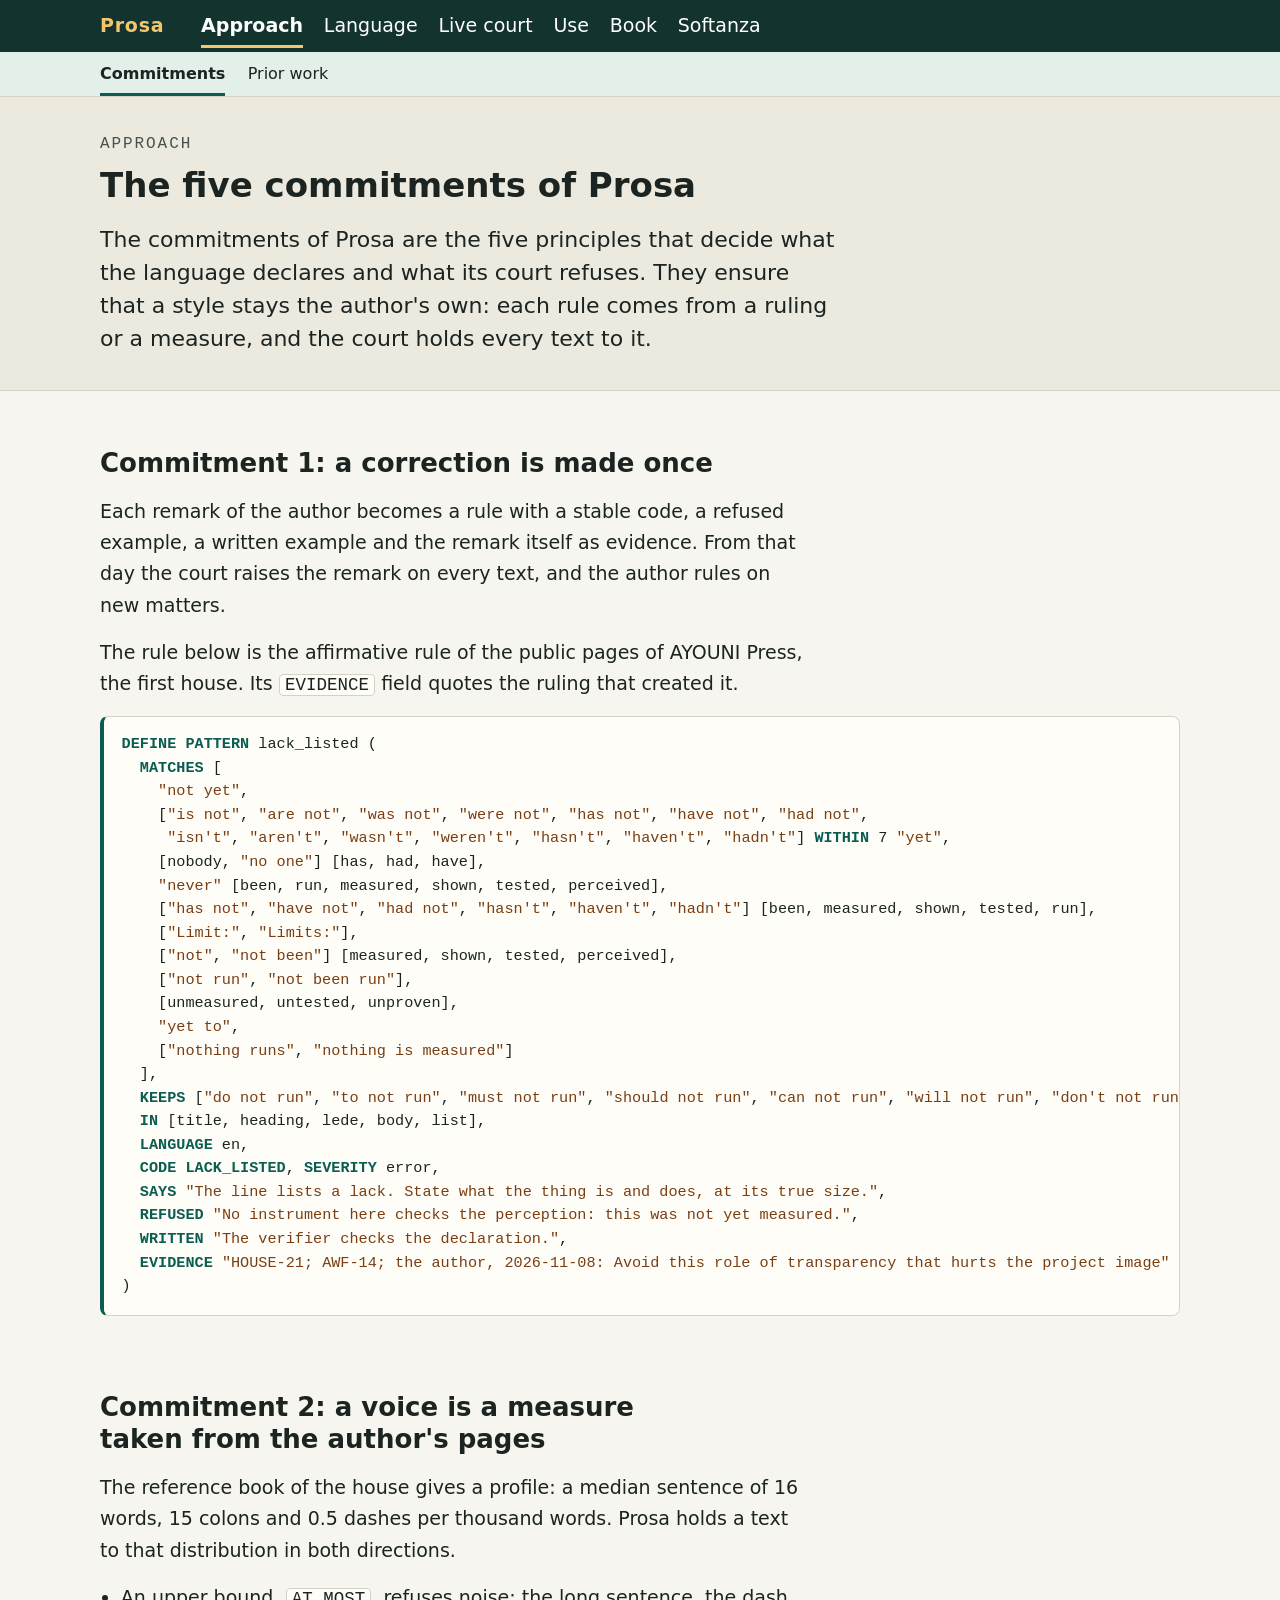
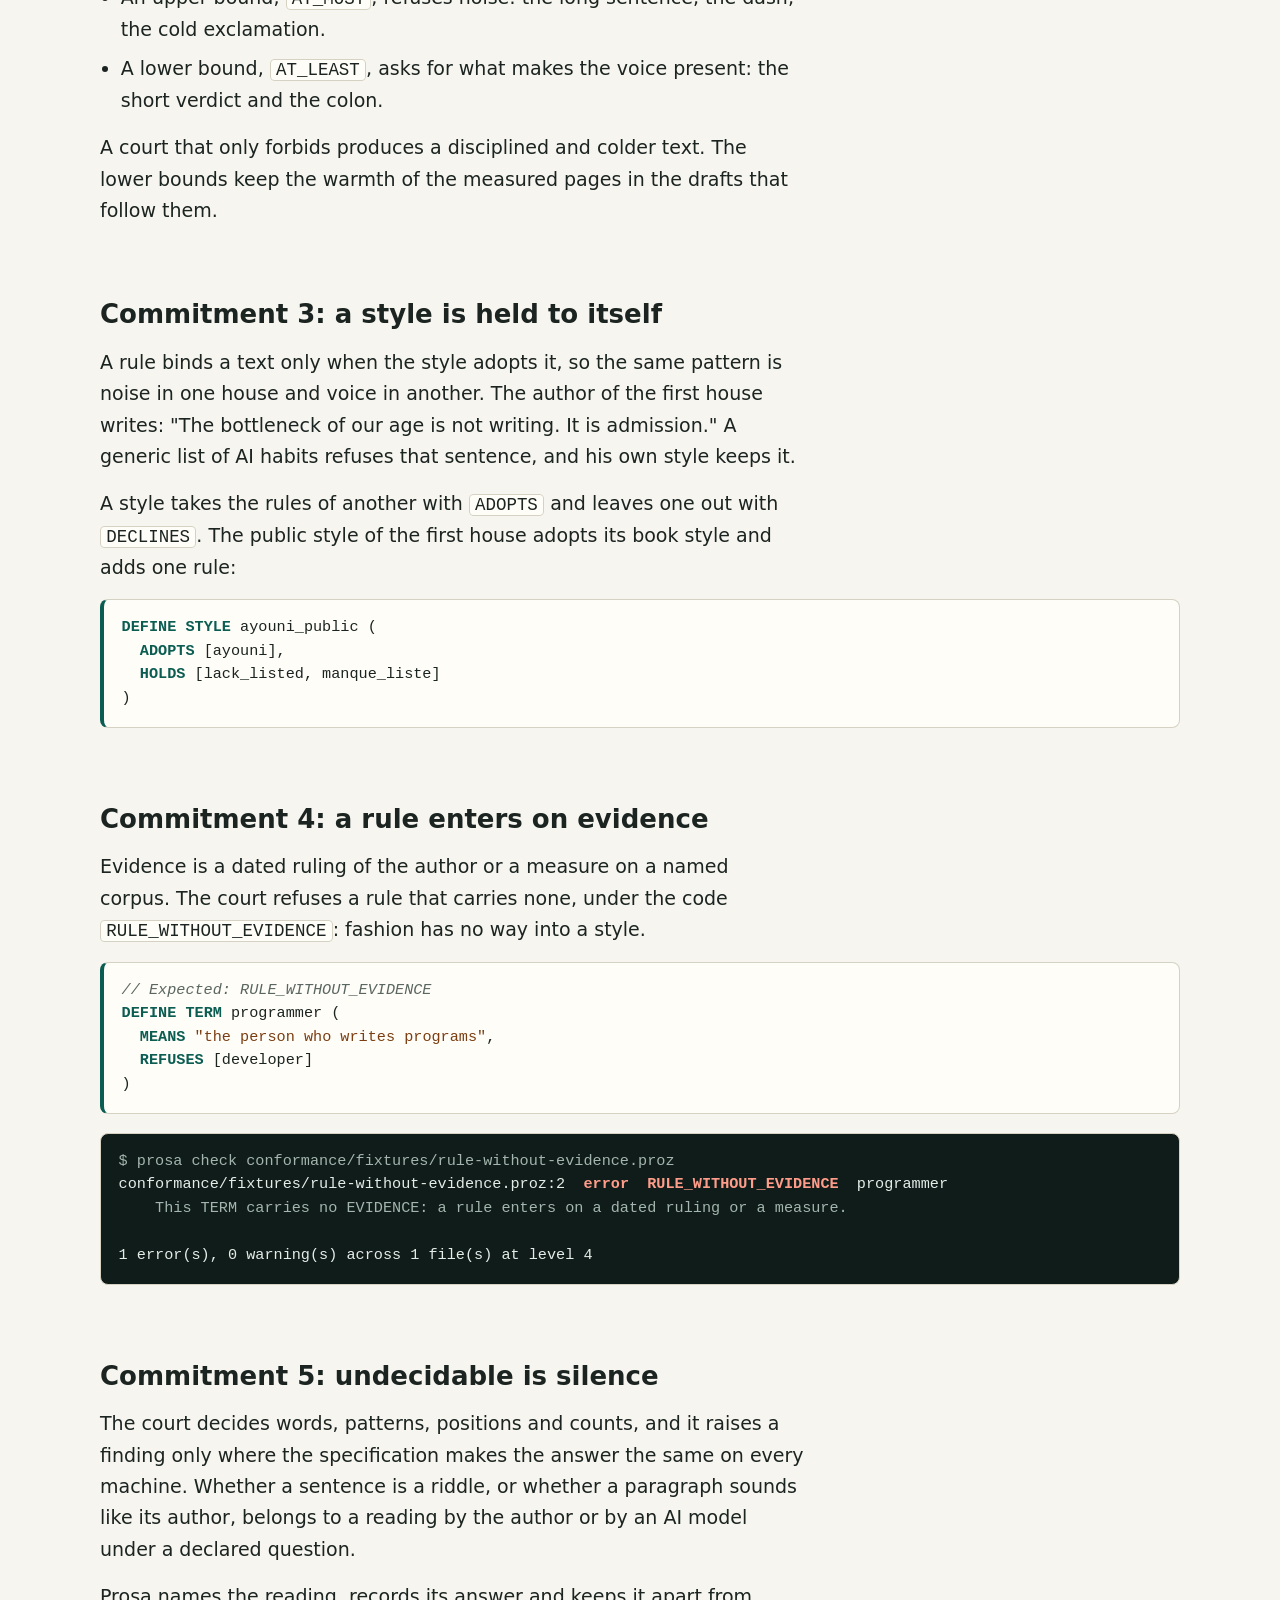
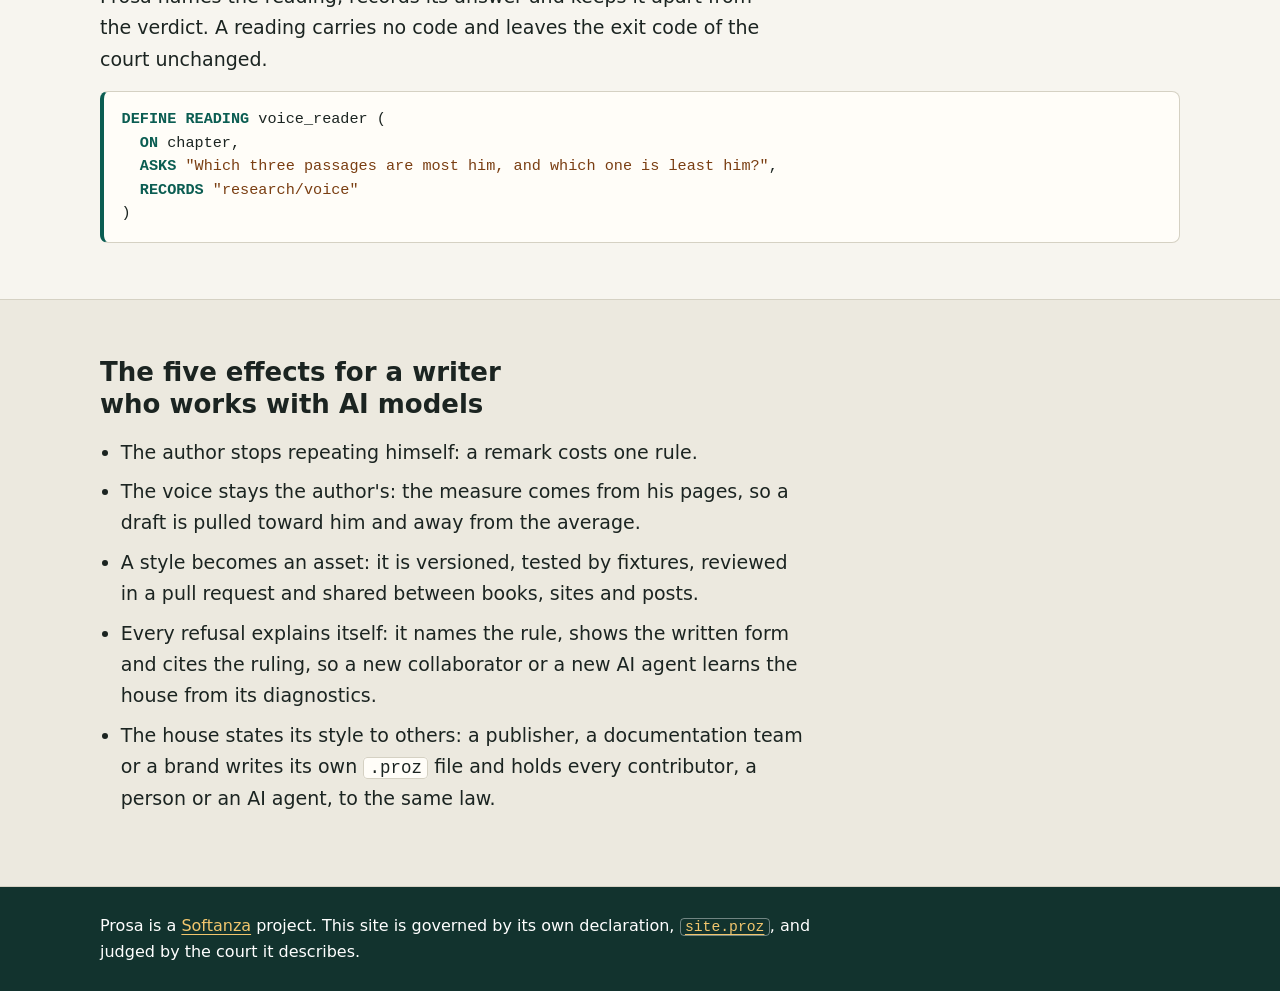
==== site/approach.html @ d27479a2 "Prosa 0.1: the language, its court, and its first house Language 0.1 with ten kinds of declaration a" ====
<!DOCTYPE html>
<html lang="en">
<head>
<meta charset="UTF-8">
<meta name="viewport" content="width=device-width, initial-scale=1">
<title>Commitments: the five principles of Prosa</title>
<meta name="description" content="The five commitments of Prosa decide what the language declares and what its court refuses: a correction is made once, a voice is a measure, a style is held to itself, a rule enters on evidence, and undecidable is silence.">
<meta name="prosa:subject" content="commitment">
<link rel="icon" href="data:image/svg+xml,%3Csvg xmlns='http://www.w3.org/2000/svg' viewBox='0 0 32 32'%3E%3Crect width='32' height='32' fill='%2312332e'/%3E%3Cpath d='M9 8h9a6 6 0 0 1 0 12h-5v5H9z' fill='%23f2c66d'/%3E%3C/svg%3E">
<link rel="stylesheet" href="prosa.css">
</head>
<body>
<a class="skip" href="#main">Skip to the content</a>
<div class="bars">
<nav class="site" aria-label="Main menu">
  <div class="wrap">
    <div class="menu">
      <a class="brand" href="index.html">Prosa</a>
      <a class="here" aria-current="true" href="approach.html">Approach</a>
      <a href="kinds.html">Language</a>
      <a href="try.html">Live court</a>
      <a href="commands.html">Use</a>
      <a href="book.html">Book</a>
      <a href="softanza.html">Softanza</a>
    </div>
  </div>
</nav>
<nav class="band" aria-label="Pages of the section">
  <div class="wrap">
    <a aria-current="page" href="approach.html">Commitments</a>
    <a href="prior.html">Prior work</a>
  </div>
</nav>
</div>

<header class="page">
  <div class="narrow">
    <div class="kicker">Approach</div>
    <h1>The five commitments of Prosa</h1>
    <p class="sub">The commitments of Prosa are the five principles that decide what the language declares and what its court refuses. They ensure that a style stays the author's own: each rule comes from a ruling or a measure, and the court holds every text to it.</p>
  </div>
</header>

<main id="main">
<section>
  <div class="narrow">
    <h2>Commitment 1: a correction is made once</h2>
    <p>Each remark of the author becomes a rule with a stable code, a refused example, a written example and the remark itself as evidence. From that day the court raises the remark on every text, and the author rules on new matters.</p>
    <p>The rule below is the affirmative rule of the public pages of AYOUNI Press, the first house. Its <code>EVIDENCE</code> field quotes the ruling that created it.</p>
    <pre class="shot"><span class="k">DEFINE</span> <span class="k">PATTERN</span> lack_listed (
  <span class="k">MATCHES</span> [
    <span class="s">"not yet"</span>,
    [<span class="s">"is not"</span>, <span class="s">"are not"</span>, <span class="s">"was not"</span>, <span class="s">"were not"</span>, <span class="s">"has not"</span>, <span class="s">"have not"</span>, <span class="s">"had not"</span>,
     <span class="s">"isn't"</span>, <span class="s">"aren't"</span>, <span class="s">"wasn't"</span>, <span class="s">"weren't"</span>, <span class="s">"hasn't"</span>, <span class="s">"haven't"</span>, <span class="s">"hadn't"</span>] <span class="k">WITHIN</span> 7 <span class="s">"yet"</span>,
    [nobody, <span class="s">"no one"</span>] [has, had, have],
    <span class="s">"never"</span> [been, run, measured, shown, tested, perceived],
    [<span class="s">"has not"</span>, <span class="s">"have not"</span>, <span class="s">"had not"</span>, <span class="s">"hasn't"</span>, <span class="s">"haven't"</span>, <span class="s">"hadn't"</span>] [been, measured, shown, tested, run],
    [<span class="s">"Limit:"</span>, <span class="s">"Limits:"</span>],
    [<span class="s">"not"</span>, <span class="s">"not been"</span>] [measured, shown, tested, perceived],
    [<span class="s">"not run"</span>, <span class="s">"not been run"</span>],
    [unmeasured, untested, unproven],
    <span class="s">"yet to"</span>,
    [<span class="s">"nothing runs"</span>, <span class="s">"nothing is measured"</span>]
  ],
  <span class="k">KEEPS</span> [<span class="s">"do not run"</span>, <span class="s">"to not run"</span>, <span class="s">"must not run"</span>, <span class="s">"should not run"</span>, <span class="s">"can not run"</span>, <span class="s">"will not run"</span>, <span class="s">"don't not run"</span>],
  <span class="k">IN</span> [title, heading, lede, body, list],
  <span class="k">LANGUAGE</span> en,
  <span class="k">CODE</span> <span class="k">LACK_LISTED</span>, <span class="k">SEVERITY</span> error,
  <span class="k">SAYS</span> <span class="s">"The line lists a lack. State what the thing is and does, at its true size."</span>,
  <span class="k">REFUSED</span> <span class="s">"No instrument here checks the perception: this was not yet measured."</span>,
  <span class="k">WRITTEN</span> <span class="s">"The verifier checks the declaration."</span>,
  <span class="k">EVIDENCE</span> <span class="s">"HOUSE-21; AWF-14; the author, 2026-11-08: Avoid this role of transparency that hurts the project image"</span>
)</pre>
  </div>
</section>

<section>
  <div class="narrow">
    <h2>Commitment 2: a voice is a measure taken from the author's pages</h2>
    <p>The reference book of the house gives a profile: a median sentence of 16 words, 15 colons and 0.5 dashes per thousand words. Prosa holds a text to that distribution in both directions.</p>
    <ul>
      <li>An upper bound, <code>AT_MOST</code>, refuses noise: the long sentence, the dash, the cold exclamation.</li>
      <li>A lower bound, <code>AT_LEAST</code>, asks for what makes the voice present: the short verdict and the colon.</li>
    </ul>
    <p>A court that only forbids produces a disciplined and colder text. The lower bounds keep the warmth of the measured pages in the drafts that follow them.</p>
  </div>
</section>

<section>
  <div class="narrow">
    <h2>Commitment 3: a style is held to itself</h2>
    <p>A rule binds a text only when the style adopts it, so the same pattern is noise in one house and voice in another. The author of the first house writes: "The bottleneck of our age is not writing. It is admission." A generic list of AI habits refuses that sentence, and his own style keeps it.</p>
    <p>A style takes the rules of another with <code>ADOPTS</code> and leaves one out with <code>DECLINES</code>. The public style of the first house adopts its book style and adds one rule:</p>
    <pre class="shot"><span class="k">DEFINE</span> <span class="k">STYLE</span> ayouni_public (
  <span class="k">ADOPTS</span> [ayouni],
  <span class="k">HOLDS</span> [lack_listed, manque_liste]
)</pre>
  </div>
</section>

<section>
  <div class="narrow">
    <h2>Commitment 4: a rule enters on evidence</h2>
    <p>Evidence is a dated ruling of the author or a measure on a named corpus. The court refuses a rule that carries none, under the code <code>RULE_WITHOUT_EVIDENCE</code>: fashion has no way into a style.</p>
    <pre class="shot"><span class="c">// Expected: RULE_WITHOUT_EVIDENCE</span>
<span class="k">DEFINE</span> <span class="k">TERM</span> programmer (
  <span class="k">MEANS</span> <span class="s">"the person who writes programs"</span>,
  <span class="k">REFUSES</span> [developer]
)</pre>
    <pre class="term"><span class="dim">$ prosa check conformance/fixtures/rule-without-evidence.proz</span>
conformance/fixtures/rule-without-evidence.proz:2  <span class="bad">error</span>  <span class="bad">RULE_WITHOUT_EVIDENCE</span>  programmer
<span class="dim">    This TERM carries no EVIDENCE: a rule enters on a dated ruling or a measure.</span>

1 error(s), 0 warning(s) across 1 file(s) at level 4</pre>
  </div>
</section>

<section>
  <div class="narrow">
    <h2>Commitment 5: undecidable is silence</h2>
    <p>The court decides words, patterns, positions and counts, and it raises a finding only where the specification makes the answer the same on every machine. Whether a sentence is a riddle, or whether a paragraph sounds like its author, belongs to a reading by the author or by an AI model under a declared question.</p>
    <p>Prosa names the reading, records its answer and keeps it apart from the verdict. A reading carries no code and leaves the exit code of the court unchanged.</p>
    <pre class="shot"><span class="k">DEFINE</span> <span class="k">READING</span> voice_reader (
  <span class="k">ON</span> chapter,
  <span class="k">ASKS</span> <span class="s">"Which three passages are most him, and which one is least him?"</span>,
  <span class="k">RECORDS</span> <span class="s">"research/voice"</span>
)</pre>
  </div>
</section>

<section class="alt">
  <div class="narrow">
    <h2>The five effects for a writer who works with AI models</h2>
    <ul>
      <li>The author stops repeating himself: a remark costs one rule.</li>
      <li>The voice stays the author's: the measure comes from his pages, so a draft is pulled toward him and away from the average.</li>
      <li>A style becomes an asset: it is versioned, tested by fixtures, reviewed in a pull request and shared between books, sites and posts.</li>
      <li>Every refusal explains itself: it names the rule, shows the written form and cites the ruling, so a new collaborator or a new AI agent learns the house from its diagnostics.</li>
      <li>The house states its style to others: a publisher, a documentation team or a brand writes its own <code>.proz</code> file and holds every contributor, a person or an AI agent, to the same law.</li>
    </ul>
  </div>
</section>
</main>

<footer class="site">
  <div class="narrow">
    <p class="fine">Prosa is a <a href="https://mayouni.github.io/stzsite/index.html">Softanza</a> project. This site is governed by its own declaration, <a href="site.proz"><code>site.proz</code></a>, and judged by the court it describes.</p>
  </div>
</footer>
</body>
</html>
---- site/prosa.css ----
/* prosa.css : the Prosa site. It belongs to the visual family of its sister site (a bar with the main menu, a band of the
   section's pages, a page head with kicker, title and lede, terminals as pre.term) and carries Prosa's own accent: pine green,
   with amber for the brand. Every colour and size is a token below. Light and dark follow the reader's system. The site makes
   no external request and holds no animation. */
:root {
  --size-small: 1rem; --size-reading: 1.1875rem; --size-lead: 1.375rem; --size-section: 1.625rem; --size-title: 2.125rem; --size-hero: 2.75rem;
  --space-1: .5rem; --space-2: 1rem; --space-3: 2rem; --space-4: 3.5rem; --gutter: 1.25rem;
  --radius: 8px; --target: 44px;
  --sans: system-ui, -apple-system, "Segoe UI", Roboto, sans-serif; --mono: ui-monospace, "Cascadia Mono", Consolas, "Liberation Mono", monospace;
  --paper: #f7f5ef; --surface: #fffdf8; --tint: #ece9df; --ink: #1b2421; --ink-2: #47524e; --line: #d5d1c3; --edge: #7b857f;
  --link: #0b5d52; --action: #0b5d52; --on-action: #ffffff; --focus: #c2410c;
  --bar: #12332e; --on-bar: #ffffff; --brand: #f2c66d; --band: #e3efe9;
  --term: #101c19; --on-term: #e4ece8; --term-dim: #a3b5ae; --term-bad: #ff9d8a; --term-warn: #f2c66d; --term-good: #7ee2ae;
  --c-comment: #5a6661; --c-key: #0b5d52; --c-str: #7a3e12;
  --danger: #8e1f13; --success: #145036;
  color-scheme: light dark;
}
@media (prefers-color-scheme: dark) {
  :root {
    --paper: #0f1614; --surface: #17211e; --tint: #141d1a; --ink: #dfe8e3; --ink-2: #aebbb5; --line: #2c3b36; --edge: #6f837b;
    --link: #74d8c2; --action: #74d8c2; --on-action: #0b1513; --focus: #ffb37a;
    --bar: #091210; --on-bar: #dfe8e3; --brand: #f2c66d; --band: #17211e;
    --term: #070d0c; --on-term: #dfe8e3;
    --c-comment: #9aa8a2; --c-key: #74d8c2; --c-str: #f0b78a;
    --danger: #ff9d8a; --success: #7ee2ae;
  }
}

* { box-sizing: border-box; }
html { -webkit-text-size-adjust: 100%; }
body { margin: 0; background: var(--paper); color: var(--ink); font: var(--size-reading)/1.65 var(--sans); text-wrap: pretty; overflow-wrap: break-word; }
a { color: var(--link); text-decoration: underline; text-decoration-thickness: from-font; text-underline-offset: .18em; }
nav a { text-decoration: none; }
nav a:hover { text-decoration: underline; }
:focus-visible { outline: 3px solid var(--focus); outline-offset: 2px; }
button, input, select, textarea { font: inherit; color: inherit; }
code, pre, kbd, textarea.code { font-family: var(--mono); }
code { background: var(--surface); border: 1px solid var(--line); border-radius: 4px; padding: 0 .3em; font-size: .92em; overflow-wrap: anywhere; }
.wrap, .narrow { max-width: 70rem; margin: 0 auto; padding: 0 var(--gutter); }
.skip { position: absolute; left: .6rem; top: -5rem; background: var(--surface); color: var(--ink); border: 3px solid var(--focus);
  border-radius: var(--radius); padding: .5rem .9rem; z-index: 20; }
.skip:focus { top: .6rem; }

/* ---- the bars: the main menu, and the band of the section's pages ---- */
nav.site { background: var(--bar); color: var(--on-bar); }
nav.site .menu { display: flex; align-items: center; flex-wrap: wrap; gap: 0 1.3rem; padding: .25rem 0; }
nav.site a { color: var(--on-bar); display: inline-flex; align-items: center; min-height: var(--target); }
nav.site .brand { color: var(--brand); font-weight: 800; letter-spacing: .04em; margin-right: 1rem; }
nav.site a.here { font-weight: 800; box-shadow: inset 0 -3px 0 var(--brand); }
nav.band { background: var(--band); border-bottom: 1px solid var(--line); }
nav.band .wrap { display: flex; flex-wrap: wrap; gap: 0 1.4rem; }
nav.band a { color: var(--ink); display: inline-flex; align-items: center; min-height: var(--target); font-size: var(--size-small); }
nav.band a[aria-current] { font-weight: 800; box-shadow: inset 0 -3px 0 var(--link); }
@media (min-width: 48rem) { .bars { position: sticky; top: 0; z-index: 10; } h2[id], h3[id], section[id] { scroll-margin-top: 7rem; } }

/* ---- the page head: kicker, title, lede ---- */
header.page { background: var(--tint); padding: 2.4rem 0 2.2rem; border-bottom: 1px solid var(--line); }
.kicker { font: var(--size-small) var(--mono); text-transform: uppercase; letter-spacing: .12em; color: var(--ink-2); margin: 0 0 .7rem; }
h1 { margin: 0; font-weight: 800; font-size: var(--size-title); line-height: 1.2; max-width: 46rem; text-wrap: balance; }
.sub { font-size: var(--size-lead); line-height: 1.5; max-width: 46rem; margin: 1.1rem 0 0; }

/* ---- the front page's hero: the claim on the bar's ground ---- */
header.hero { background: var(--bar); color: var(--on-bar); padding: 3.5rem 0 3.2rem; }
header.hero .kicker { color: var(--brand); }
header.hero h1 { font-size: var(--size-hero); line-height: 1.12; }
header.hero .sub { color: var(--on-bar); }
header.hero code { background: transparent; border-color: color-mix(in srgb, var(--on-bar) 40%, transparent); color: var(--on-bar); }
.actions { display: flex; flex-wrap: wrap; gap: .8rem; margin: 1.8rem 0 0; }
.actions a { display: inline-flex; align-items: center; min-height: var(--target); padding: .35rem 1.1rem; border-radius: var(--radius);
  font-weight: 700; text-decoration: none; border: 2px solid var(--brand); color: var(--on-bar); }
.actions a.primary { background: var(--brand); color: #1b2421; }
.actions a:hover { text-decoration: underline; }

/* ---- the sections ---- */
main section { padding: var(--space-4) 0 0; }
main section:last-child { padding-bottom: var(--space-4); }
main section.alt { background: var(--tint); border-top: 1px solid var(--line); border-bottom: 1px solid var(--line); padding-bottom: var(--space-4); margin-top: var(--space-4); }
h2 { font-size: var(--size-section); line-height: 1.25; font-weight: 800; margin: 0 0 1rem; max-width: 46rem; text-wrap: balance; }
h3 { font-size: var(--size-lead); line-height: 1.3; font-weight: 800; margin: 2rem 0 .6rem; max-width: 46rem; }
main p, main ul, main ol { max-width: 44rem; margin: 0 0 1rem; }
main ul, main ol { padding-left: 1.3rem; }
main li { margin: 0 0 .5rem; }
.lbl { font-weight: 800; font-size: var(--size-small); color: var(--ink-2); margin: 1.4rem 0 .4rem; }
.caption { font-size: var(--size-small); color: var(--ink-2); }

/* ---- code: a declaration (pre.shot) and a terminal (pre.term) ---- */
pre { margin: 0 0 1.2rem; padding: 1rem 1.1rem; border-radius: var(--radius); font-size: .95rem; line-height: 1.55; overflow-x: auto; max-width: 100%; tab-size: 2; }
pre.shot { background: var(--surface); border: 1px solid var(--line); border-left: 4px solid var(--link); color: var(--ink); }
pre.shot .c { color: var(--c-comment); font-style: italic; }
pre.shot .k { color: var(--c-key); font-weight: 700; }
pre.shot .s { color: var(--c-str); }
pre.term { background: var(--term); color: var(--on-term); border: 1px solid var(--line); }
pre.term .dim { color: var(--term-dim); }
pre.term .bad { color: var(--term-bad); font-weight: 700; }
pre.term .warn { color: var(--term-warn); font-weight: 700; }
pre.term .good { color: var(--term-good); font-weight: 700; }
.three { display: grid; gap: 0 1.4rem; grid-template-columns: minmax(0, 1fr); margin: 1.2rem 0 0; }
.three > div { min-width: 0; }
@media (min-width: 62rem) { .three { grid-template-columns: minmax(0, 1fr) minmax(0, 1fr); } .three > .wide { grid-column: 1 / -1; } }

/* ---- tables scroll inside their own region on a narrow screen ---- */
.scroll { overflow-x: auto; margin: 0 0 1.4rem; border: 1px solid var(--line); border-radius: var(--radius); background: var(--surface); }
table { border-collapse: collapse; width: 100%; font-size: var(--size-small); line-height: 1.5; }
th, td { text-align: left; vertical-align: top; padding: .6rem .8rem; border-bottom: 1px solid var(--line); }
thead th { background: var(--tint); font-weight: 800; white-space: nowrap; }
tbody tr:last-child > * { border-bottom: 0; }
tbody th { font-weight: 700; }
td code, th code { overflow-wrap: normal; white-space: nowrap; }
td code.msg { white-space: normal; border: 0; background: transparent; padding: 0; }

/* ---- the entry points of the front page ---- */
.cards { display: grid; gap: 1rem; grid-template-columns: repeat(auto-fit, minmax(15rem, 1fr)); list-style: none; padding: 0; max-width: none; }
.cards li { background: var(--surface); border: 1px solid var(--line); border-radius: var(--radius); padding: 1rem 1.1rem; margin: 0; }
.cards a { font-weight: 800; }

/* ---- the live court ---- */
.court-bar { display: flex; flex-wrap: wrap; align-items: end; gap: .8rem 1.4rem; margin: 0 0 1.2rem; }
.field { display: flex; flex-direction: column; gap: .25rem; min-width: 0; }
.field label, .editor label { font-weight: 800; font-size: var(--size-small); }
.field select { min-height: var(--target); padding: .3rem .6rem; background: var(--surface); border: 1px solid var(--edge); border-radius: var(--radius); max-width: 100%; }
.editors { display: grid; gap: 1.2rem; grid-template-columns: minmax(0, 1fr); margin: 0 0 1.2rem; }
@media (min-width: 62rem) { .editors { grid-template-columns: minmax(0, 1fr) minmax(0, 1fr); } }
.editor { display: flex; flex-direction: column; gap: .35rem; min-width: 0; }
.editor .hint { font-size: var(--size-small); color: var(--ink-2); margin: 0; }
textarea.code { width: 100%; min-height: 22rem; resize: vertical; padding: .8rem .9rem; font-size: .95rem; line-height: 1.55; tab-size: 2;
  background: var(--surface); border: 1px solid var(--edge); border-radius: var(--radius); white-space: pre; overflow: auto; }
textarea.code.wraps { white-space: pre-wrap; }
#verdict { min-height: 6rem; white-space: pre-wrap; }
#brief { white-space: pre-wrap; }
.state { font-weight: 800; }
.state.refused { color: var(--danger); }
.state.lawful { color: var(--success); }

/* ---- the footer ---- */
footer.site { background: var(--bar); color: var(--on-bar); padding: 1.6rem 0; margin-top: 0; }
footer.site .fine { margin: 0; font-size: var(--size-small); max-width: 46rem; }
footer.site a { color: var(--brand); }
footer.site code { background: transparent; border-color: color-mix(in srgb, var(--on-bar) 40%, transparent); color: inherit; }

@media (max-width: 30rem) {
  :root { --size-title: 1.75rem; --size-hero: 2.1rem; --size-lead: 1.25rem; --size-section: 1.4rem; }
  nav.site .menu { gap: 0 1rem; }
  pre { font-size: .85rem; padding: .8rem; }
}
@media print { .bars, .skip, .actions { display: none; } }
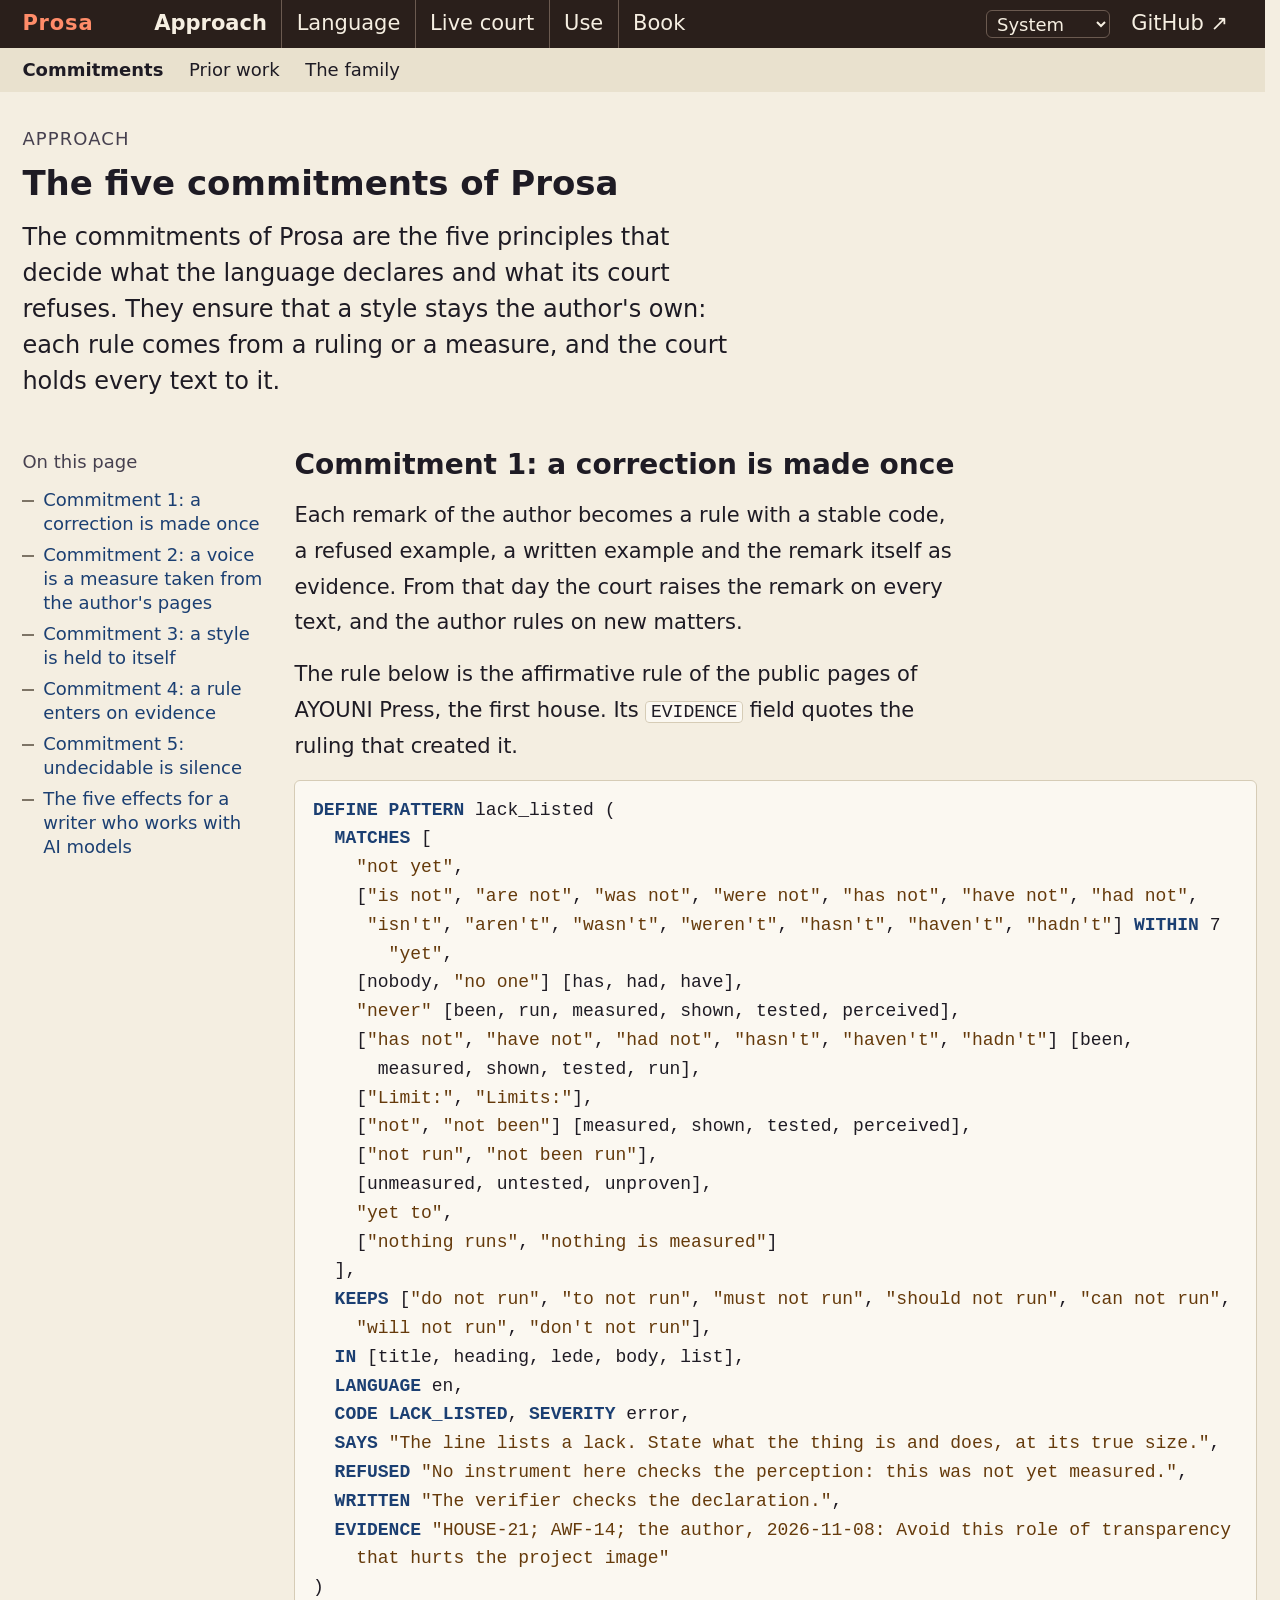
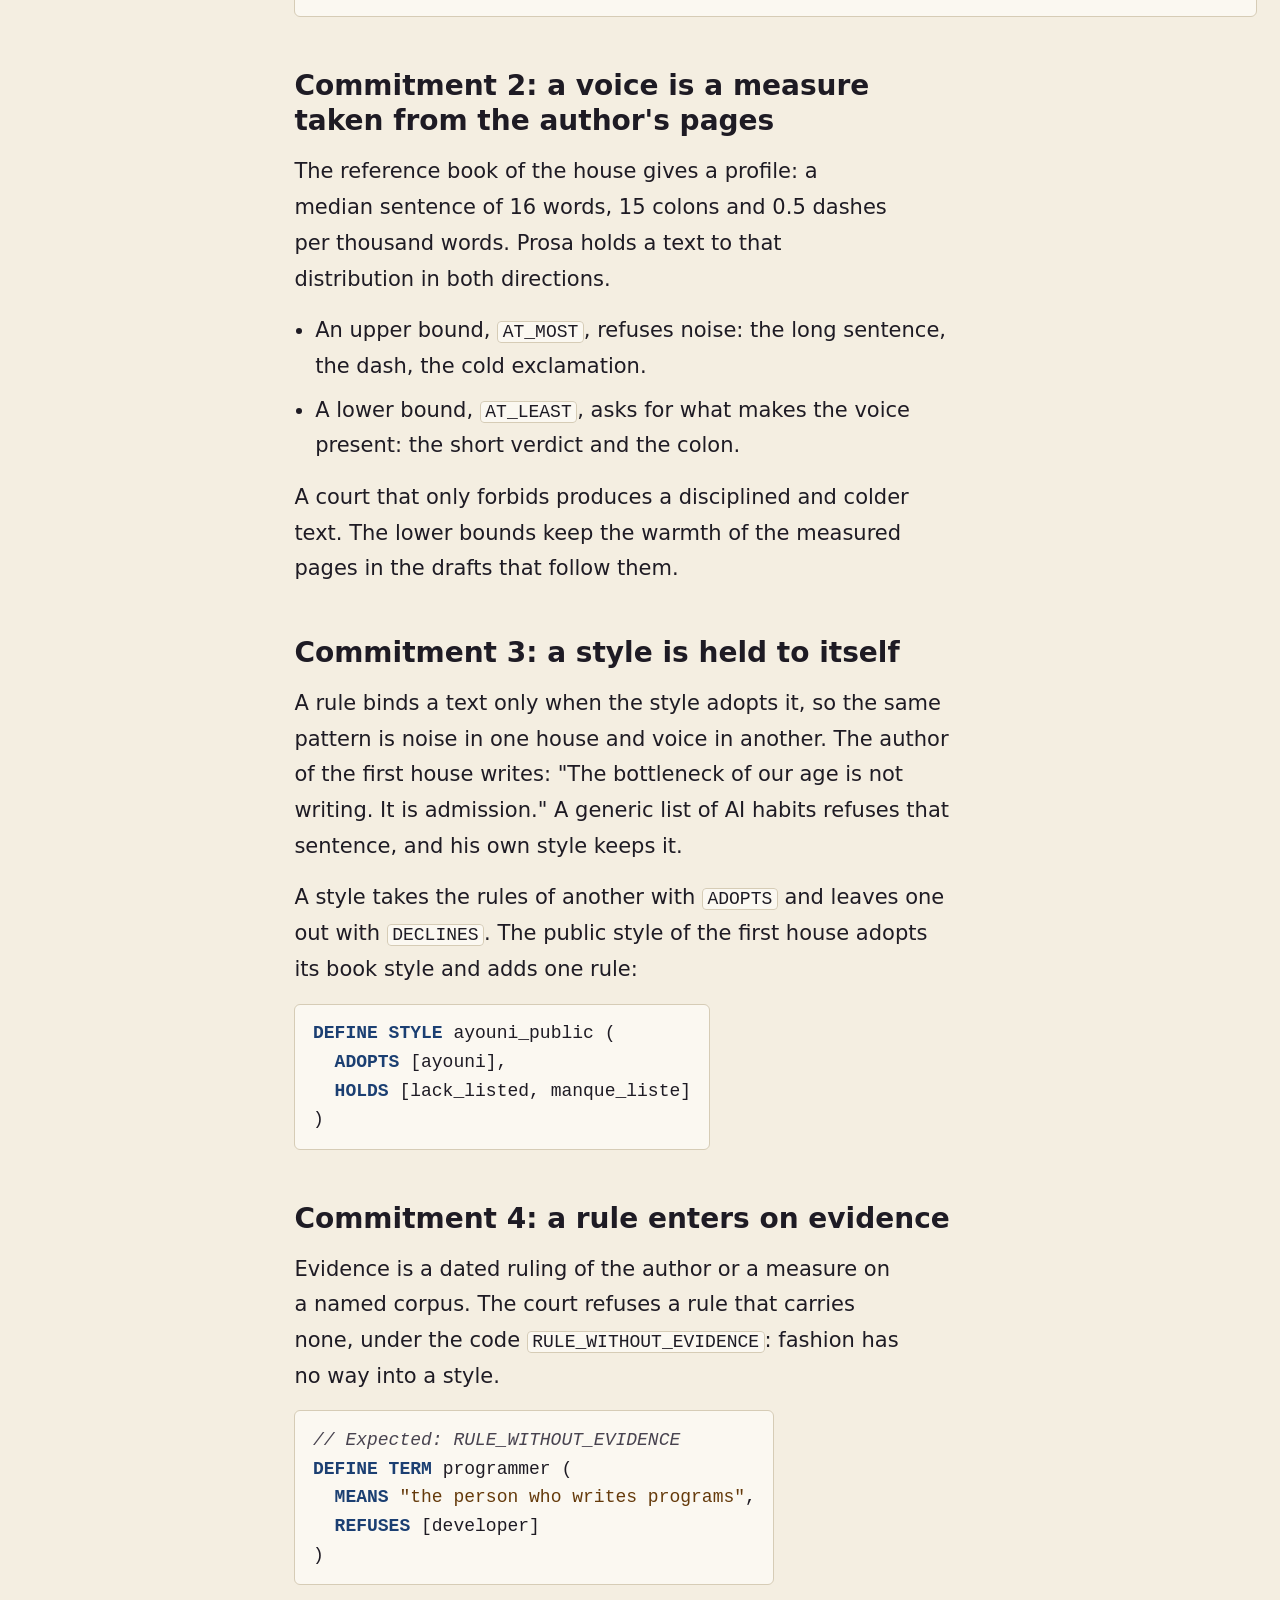
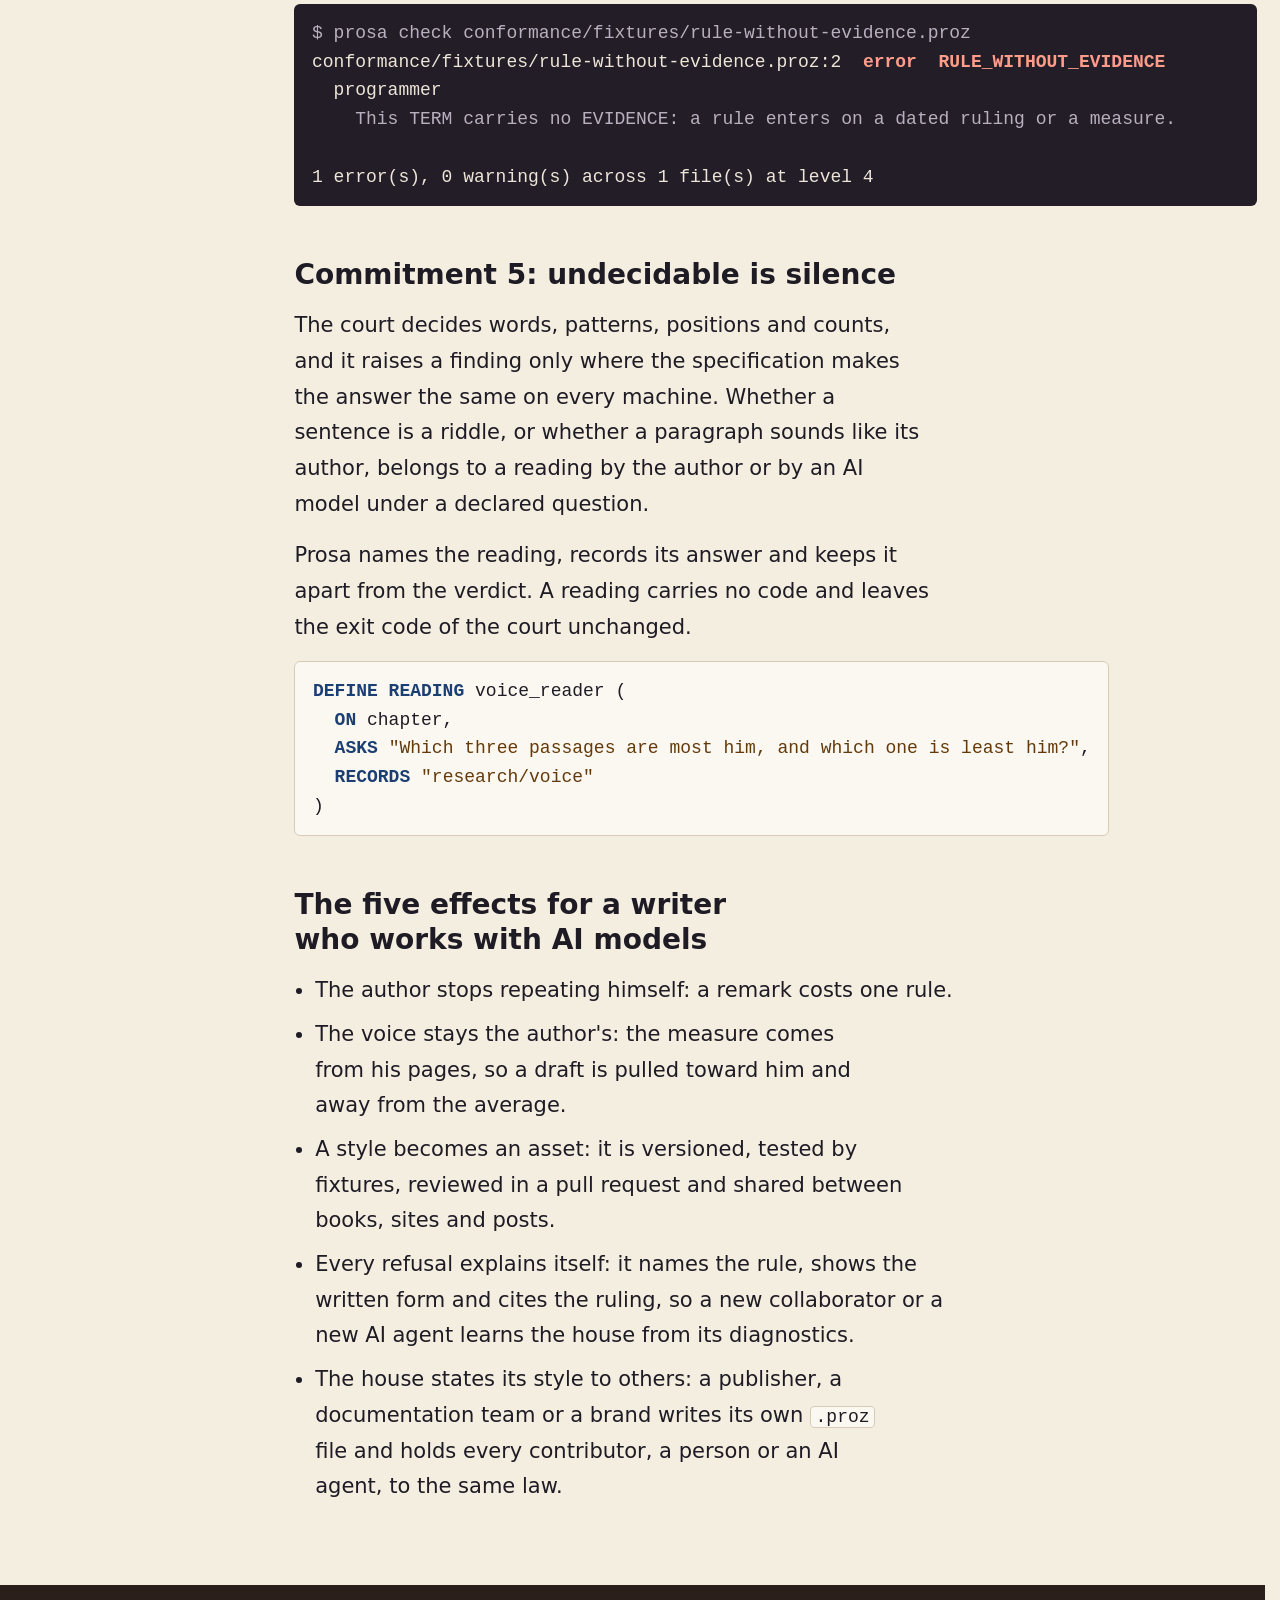
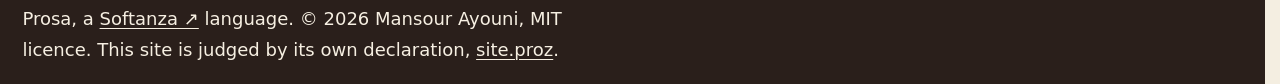
==== commit 02e848fa: "Site: one scroll, the Zayn design system, the Vellum and Lamplight theme Nothing scrolls inside a pa" ====
--- a/site/approach.html
+++ b/site/approach.html
@@ -6,8 +6,9 @@
 <title>Commitments: the five principles of Prosa</title>
 <meta name="description" content="The five commitments of Prosa decide what the language declares and what its court refuses: a correction is made once, a voice is a measure, a style is held to itself, a rule enters on evidence, and undecidable is silence.">
 <meta name="prosa:subject" content="commitment">
-<link rel="icon" href="data:image/svg+xml,%3Csvg xmlns='http://www.w3.org/2000/svg' viewBox='0 0 32 32'%3E%3Crect width='32' height='32' fill='%2312332e'/%3E%3Cpath d='M9 8h9a6 6 0 0 1 0 12h-5v5H9z' fill='%23f2c66d'/%3E%3C/svg%3E">
+<link rel="icon" href="data:image/svg+xml,%3Csvg xmlns='http://www.w3.org/2000/svg' viewBox='0 0 32 32'%3E%3Crect width='32' height='32' fill='%232a1f1b'/%3E%3Cpath d='M9 8h9a6 6 0 0 1 0 12h-5v5H9z' fill='%23ff8c69'/%3E%3C/svg%3E">
 <link rel="stylesheet" href="prosa.css">
+<script>try{var t=localStorage.getItem('prosa-theme');if(t==='vellum'||t==='lamplight')document.documentElement.dataset.theme=t}catch(e){}</script>
 </head>
 <body>
 <a class="skip" href="#main">Skip to the content</a>
@@ -16,12 +17,21 @@
   <div class="wrap">
     <div class="menu">
       <a class="brand" href="index.html">Prosa</a>
+      <div class="entries">
       <a class="here" aria-current="true" href="approach.html">Approach</a>
       <a href="kinds.html">Language</a>
       <a href="try.html">Live court</a>
       <a href="commands.html">Use</a>
       <a href="book.html">Book</a>
-      <a href="softanza.html">Softanza</a>
+      </div>
+      <div class="end">
+        <select id="theme" aria-label="Colour theme">
+          <option value="system">System</option>
+          <option value="vellum">Vellum</option>
+          <option value="lamplight">Lamplight</option>
+        </select>
+        <a href="https://github.com/mayouni/prosa">GitHub ↗</a>
+      </div>
     </div>
   </div>
 </nav>
@@ -29,54 +39,45 @@
   <div class="wrap">
     <a aria-current="page" href="approach.html">Commitments</a>
     <a href="prior.html">Prior work</a>
+    <a href="softanza.html">The family</a>
   </div>
 </nav>
 </div>
+<nav class="vh" aria-label="Breadcrumb"><a href="index.html">Prosa</a><span class="sep"> › </span><a href="approach.html">Approach</a><span class="sep"> › </span><span class="here-crumb" aria-current="page">Commitments</span></nav>
 
 <header class="page">
-  <div class="narrow">
+  <div class="wrap">
     <div class="kicker">Approach</div>
     <h1>The five commitments of Prosa</h1>
     <p class="sub">The commitments of Prosa are the five principles that decide what the language declares and what its court refuses. They ensure that a style stays the author's own: each rule comes from a ruling or a measure, and the court holds every text to it.</p>
   </div>
 </header>
 
+<div class="layout with-outline">
+<nav class="outline" aria-label="On this page">
+  <p class="head">On this page</p>
+  <ul>
+    <li><a href="#commitment-1-a-correction-is-made-once">Commitment 1: a correction is made once</a></li>
+    <li><a href="#commitment-2-a-voice-is-a-measure-taken-from-the-author-s-pages">Commitment 2: a voice is a measure taken from the author's pages</a></li>
+    <li><a href="#commitment-3-a-style-is-held-to-itself">Commitment 3: a style is held to itself</a></li>
+    <li><a href="#commitment-4-a-rule-enters-on-evidence">Commitment 4: a rule enters on evidence</a></li>
+    <li><a href="#commitment-5-undecidable-is-silence">Commitment 5: undecidable is silence</a></li>
+    <li><a href="#the-five-effects-for-a-writer-who-works-with-ai-models">The five effects for a writer who works with AI models</a></li>
+  </ul>
+</nav>
 <main id="main">
 <section>
   <div class="narrow">
-    <h2>Commitment 1: a correction is made once</h2>
+    <h2 id="commitment-1-a-correction-is-made-once">Commitment 1: a correction is made once</h2>
     <p>Each remark of the author becomes a rule with a stable code, a refused example, a written example and the remark itself as evidence. From that day the court raises the remark on every text, and the author rules on new matters.</p>
     <p>The rule below is the affirmative rule of the public pages of AYOUNI Press, the first house. Its <code>EVIDENCE</code> field quotes the ruling that created it.</p>
-    <pre class="shot"><span class="k">DEFINE</span> <span class="k">PATTERN</span> lack_listed (
-  <span class="k">MATCHES</span> [
-    <span class="s">"not yet"</span>,
-    [<span class="s">"is not"</span>, <span class="s">"are not"</span>, <span class="s">"was not"</span>, <span class="s">"were not"</span>, <span class="s">"has not"</span>, <span class="s">"have not"</span>, <span class="s">"had not"</span>,
-     <span class="s">"isn't"</span>, <span class="s">"aren't"</span>, <span class="s">"wasn't"</span>, <span class="s">"weren't"</span>, <span class="s">"hasn't"</span>, <span class="s">"haven't"</span>, <span class="s">"hadn't"</span>] <span class="k">WITHIN</span> 7 <span class="s">"yet"</span>,
-    [nobody, <span class="s">"no one"</span>] [has, had, have],
-    <span class="s">"never"</span> [been, run, measured, shown, tested, perceived],
-    [<span class="s">"has not"</span>, <span class="s">"have not"</span>, <span class="s">"had not"</span>, <span class="s">"hasn't"</span>, <span class="s">"haven't"</span>, <span class="s">"hadn't"</span>] [been, measured, shown, tested, run],
-    [<span class="s">"Limit:"</span>, <span class="s">"Limits:"</span>],
-    [<span class="s">"not"</span>, <span class="s">"not been"</span>] [measured, shown, tested, perceived],
-    [<span class="s">"not run"</span>, <span class="s">"not been run"</span>],
-    [unmeasured, untested, unproven],
-    <span class="s">"yet to"</span>,
-    [<span class="s">"nothing runs"</span>, <span class="s">"nothing is measured"</span>]
-  ],
-  <span class="k">KEEPS</span> [<span class="s">"do not run"</span>, <span class="s">"to not run"</span>, <span class="s">"must not run"</span>, <span class="s">"should not run"</span>, <span class="s">"can not run"</span>, <span class="s">"will not run"</span>, <span class="s">"don't not run"</span>],
-  <span class="k">IN</span> [title, heading, lede, body, list],
-  <span class="k">LANGUAGE</span> en,
-  <span class="k">CODE</span> <span class="k">LACK_LISTED</span>, <span class="k">SEVERITY</span> error,
-  <span class="k">SAYS</span> <span class="s">"The line lists a lack. State what the thing is and does, at its true size."</span>,
-  <span class="k">REFUSED</span> <span class="s">"No instrument here checks the perception: this was not yet measured."</span>,
-  <span class="k">WRITTEN</span> <span class="s">"The verifier checks the declaration."</span>,
-  <span class="k">EVIDENCE</span> <span class="s">"HOUSE-21; AWF-14; the author, 2026-11-08: Avoid this role of transparency that hurts the project image"</span>
-)</pre>
+    <pre class="shot"><span class="ln"><span class="k">DEFINE</span> <span class="k">PATTERN</span> lack_listed (</span><span class="ln" style="--ind:2">  <span class="k">MATCHES</span> [</span><span class="ln" style="--ind:4">    <span class="s">"not yet"</span>,</span><span class="ln" style="--ind:4">    [<span class="s">"is not"</span>, <span class="s">"are not"</span>, <span class="s">"was not"</span>, <span class="s">"were not"</span>, <span class="s">"has not"</span>, <span class="s">"have not"</span>, <span class="s">"had not"</span>,</span><span class="ln" style="--ind:5">     <span class="s">"isn't"</span>, <span class="s">"aren't"</span>, <span class="s">"wasn't"</span>, <span class="s">"weren't"</span>, <span class="s">"hasn't"</span>, <span class="s">"haven't"</span>, <span class="s">"hadn't"</span>] <span class="k">WITHIN</span> 7 <span class="s">"yet"</span>,</span><span class="ln" style="--ind:4">    [nobody, <span class="s">"no one"</span>] [has, had, have],</span><span class="ln" style="--ind:4">    <span class="s">"never"</span> [been, run, measured, shown, tested, perceived],</span><span class="ln" style="--ind:4">    [<span class="s">"has not"</span>, <span class="s">"have not"</span>, <span class="s">"had not"</span>, <span class="s">"hasn't"</span>, <span class="s">"haven't"</span>, <span class="s">"hadn't"</span>] [been, measured, shown, tested, run],</span><span class="ln" style="--ind:4">    [<span class="s">"Limit:"</span>, <span class="s">"Limits:"</span>],</span><span class="ln" style="--ind:4">    [<span class="s">"not"</span>, <span class="s">"not been"</span>] [measured, shown, tested, perceived],</span><span class="ln" style="--ind:4">    [<span class="s">"not run"</span>, <span class="s">"not been run"</span>],</span><span class="ln" style="--ind:4">    [unmeasured, untested, unproven],</span><span class="ln" style="--ind:4">    <span class="s">"yet to"</span>,</span><span class="ln" style="--ind:4">    [<span class="s">"nothing runs"</span>, <span class="s">"nothing is measured"</span>]</span><span class="ln" style="--ind:2">  ],</span><span class="ln" style="--ind:2">  <span class="k">KEEPS</span> [<span class="s">"do not run"</span>, <span class="s">"to not run"</span>, <span class="s">"must not run"</span>, <span class="s">"should not run"</span>, <span class="s">"can not run"</span>, <span class="s">"will not run"</span>, <span class="s">"don't not run"</span>],</span><span class="ln" style="--ind:2">  <span class="k">IN</span> [title, heading, lede, body, list],</span><span class="ln" style="--ind:2">  <span class="k">LANGUAGE</span> en,</span><span class="ln" style="--ind:2">  <span class="k">CODE</span> <span class="k">LACK_LISTED</span>, <span class="k">SEVERITY</span> error,</span><span class="ln" style="--ind:2">  <span class="k">SAYS</span> <span class="s">"The line lists a lack. State what the thing is and does, at its true size."</span>,</span><span class="ln" style="--ind:2">  <span class="k">REFUSED</span> <span class="s">"No instrument here checks the perception: this was not yet measured."</span>,</span><span class="ln" style="--ind:2">  <span class="k">WRITTEN</span> <span class="s">"The verifier checks the declaration."</span>,</span><span class="ln" style="--ind:2">  <span class="k">EVIDENCE</span> <span class="s">"HOUSE-21; AWF-14; the author, 2026-11-08: Avoid this role of transparency that hurts the project image"</span></span><span class="ln">)</span></pre>
   </div>
 </section>
 
 <section>
   <div class="narrow">
-    <h2>Commitment 2: a voice is a measure taken from the author's pages</h2>
+    <h2 id="commitment-2-a-voice-is-a-measure-taken-from-the-author-s-pages">Commitment 2: a voice is a measure taken from the author's pages</h2>
     <p>The reference book of the house gives a profile: a median sentence of 16 words, 15 colons and 0.5 dashes per thousand words. Prosa holds a text to that distribution in both directions.</p>
     <ul>
       <li>An upper bound, <code>AT_MOST</code>, refuses noise: the long sentence, the dash, the cold exclamation.</li>
@@ -88,49 +89,34 @@
 
 <section>
   <div class="narrow">
-    <h2>Commitment 3: a style is held to itself</h2>
+    <h2 id="commitment-3-a-style-is-held-to-itself">Commitment 3: a style is held to itself</h2>
     <p>A rule binds a text only when the style adopts it, so the same pattern is noise in one house and voice in another. The author of the first house writes: "The bottleneck of our age is not writing. It is admission." A generic list of AI habits refuses that sentence, and his own style keeps it.</p>
     <p>A style takes the rules of another with <code>ADOPTS</code> and leaves one out with <code>DECLINES</code>. The public style of the first house adopts its book style and adds one rule:</p>
-    <pre class="shot"><span class="k">DEFINE</span> <span class="k">STYLE</span> ayouni_public (
-  <span class="k">ADOPTS</span> [ayouni],
-  <span class="k">HOLDS</span> [lack_listed, manque_liste]
-)</pre>
+    <pre class="shot"><span class="ln"><span class="k">DEFINE</span> <span class="k">STYLE</span> ayouni_public (</span><span class="ln" style="--ind:2">  <span class="k">ADOPTS</span> [ayouni],</span><span class="ln" style="--ind:2">  <span class="k">HOLDS</span> [lack_listed, manque_liste]</span><span class="ln">)</span></pre>
   </div>
 </section>
 
 <section>
   <div class="narrow">
-    <h2>Commitment 4: a rule enters on evidence</h2>
+    <h2 id="commitment-4-a-rule-enters-on-evidence">Commitment 4: a rule enters on evidence</h2>
     <p>Evidence is a dated ruling of the author or a measure on a named corpus. The court refuses a rule that carries none, under the code <code>RULE_WITHOUT_EVIDENCE</code>: fashion has no way into a style.</p>
-    <pre class="shot"><span class="c">// Expected: RULE_WITHOUT_EVIDENCE</span>
-<span class="k">DEFINE</span> <span class="k">TERM</span> programmer (
-  <span class="k">MEANS</span> <span class="s">"the person who writes programs"</span>,
-  <span class="k">REFUSES</span> [developer]
-)</pre>
-    <pre class="term"><span class="dim">$ prosa check conformance/fixtures/rule-without-evidence.proz</span>
-conformance/fixtures/rule-without-evidence.proz:2  <span class="bad">error</span>  <span class="bad">RULE_WITHOUT_EVIDENCE</span>  programmer
-<span class="dim">    This TERM carries no EVIDENCE: a rule enters on a dated ruling or a measure.</span>
-
-1 error(s), 0 warning(s) across 1 file(s) at level 4</pre>
+    <pre class="shot"><span class="ln"><span class="c">// Expected: RULE_WITHOUT_EVIDENCE</span></span><span class="ln"><span class="k">DEFINE</span> <span class="k">TERM</span> programmer (</span><span class="ln" style="--ind:2">  <span class="k">MEANS</span> <span class="s">"the person who writes programs"</span>,</span><span class="ln" style="--ind:2">  <span class="k">REFUSES</span> [developer]</span><span class="ln">)</span></pre>
+    <pre class="term"><span class="ln"><span class="dim">$ prosa check conformance/fixtures/rule-without-evidence.proz</span></span><span class="ln">conformance/fixtures/rule-without-evidence.proz:2  <span class="bad">error</span>  <span class="bad">RULE_WITHOUT_EVIDENCE</span>  programmer</span><span class="ln" style="--ind:4"><span class="dim">    This TERM carries no EVIDENCE: a rule enters on a dated ruling or a measure.</span></span><span class="ln"></span><span class="ln">1 error(s), 0 warning(s) across 1 file(s) at level 4</span></pre>
   </div>
 </section>
 
 <section>
   <div class="narrow">
-    <h2>Commitment 5: undecidable is silence</h2>
+    <h2 id="commitment-5-undecidable-is-silence">Commitment 5: undecidable is silence</h2>
     <p>The court decides words, patterns, positions and counts, and it raises a finding only where the specification makes the answer the same on every machine. Whether a sentence is a riddle, or whether a paragraph sounds like its author, belongs to a reading by the author or by an AI model under a declared question.</p>
     <p>Prosa names the reading, records its answer and keeps it apart from the verdict. A reading carries no code and leaves the exit code of the court unchanged.</p>
-    <pre class="shot"><span class="k">DEFINE</span> <span class="k">READING</span> voice_reader (
-  <span class="k">ON</span> chapter,
-  <span class="k">ASKS</span> <span class="s">"Which three passages are most him, and which one is least him?"</span>,
-  <span class="k">RECORDS</span> <span class="s">"research/voice"</span>
-)</pre>
+    <pre class="shot"><span class="ln"><span class="k">DEFINE</span> <span class="k">READING</span> voice_reader (</span><span class="ln" style="--ind:2">  <span class="k">ON</span> chapter,</span><span class="ln" style="--ind:2">  <span class="k">ASKS</span> <span class="s">"Which three passages are most him, and which one is least him?"</span>,</span><span class="ln" style="--ind:2">  <span class="k">RECORDS</span> <span class="s">"research/voice"</span></span><span class="ln">)</span></pre>
   </div>
 </section>
 
 <section class="alt">
   <div class="narrow">
-    <h2>The five effects for a writer who works with AI models</h2>
+    <h2 id="the-five-effects-for-a-writer-who-works-with-ai-models">The five effects for a writer who works with AI models</h2>
     <ul>
       <li>The author stops repeating himself: a remark costs one rule.</li>
       <li>The voice stays the author's: the measure comes from his pages, so a draft is pulled toward him and away from the average.</li>
@@ -141,11 +127,13 @@
   </div>
 </section>
 </main>
+</div>
 
 <footer class="site">
-  <div class="narrow">
-    <p class="fine">Prosa is a <a href="https://mayouni.github.io/stzsite/index.html">Softanza</a> project. This site is governed by its own declaration, <a href="site.proz"><code>site.proz</code></a>, and judged by the court it describes.</p>
+  <div class="wrap">
+    <p class="fine">Prosa, a <a href="https://mayouni.github.io/stzsite/index.html">Softanza ↗</a> language. © 2026 Mansour Ayouni, MIT licence. This site is judged by its own declaration, <a href="site.proz">site.proz</a>.</p>
   </div>
 </footer>
+<script src="site.js"></script>
 </body>
 </html>
--- a/site/prosa.css
+++ b/site/prosa.css
@@ -1,145 +1,179 @@
-/* prosa.css : the Prosa site. It belongs to the visual family of its sister site (a bar with the main menu, a band of the
-   section's pages, a page head with kicker, title and lede, terminals as pre.term) and carries Prosa's own accent: pine green,
-   with amber for the brand. Every colour and size is a token below. Light and dark follow the reader's system. The site makes
-   no external request and holds no animation. */
+/* prosa.css : the Prosa site, under the design system of its sister language Zayn (doc/design/DESIGN-SYSTEM.md there).
+   The theme is Vellum and Lamplight. A law of written text is a manuscript: the page is vellum, the text is iron-gall ink, a
+   link is lapis, and the brand is the vermilion of the rubric, the red heading a scribe gave each law of a code. Lamplight is
+   the same desk at night. Every colour and size is a token below; every text holds 7:1 against what is painted under it.
+   One scroll: nothing scrolls inside the page. Code wraps under its own line's indentation, and a code block or a table takes
+   the room it needs to its right (site.js measures it). The site makes no external request and holds no animation. */
 :root {
-  --size-small: 1rem; --size-reading: 1.1875rem; --size-lead: 1.375rem; --size-section: 1.625rem; --size-title: 2.125rem; --size-hero: 2.75rem;
-  --space-1: .5rem; --space-2: 1rem; --space-3: 2rem; --space-4: 3.5rem; --gutter: 1.25rem;
-  --radius: 8px; --target: 44px;
+  --size-small: 1.125rem; --size-reading: 1.3125rem; --size-lead: 1.5rem; --size-section: 1.75rem; --size-title: 2.125rem; --size-hero: 2.6rem;
+  --leading-reading: 1.7; --leading-title: 1.2; --measure: 31.5em;
+  --space-1: .5rem; --space-2: 1rem; --space-3: 2rem; --space-4: 4rem; --gutter: 1.4rem; --page: 80rem;
+  --radius: 6px; --target: 24px;
   --sans: system-ui, -apple-system, "Segoe UI", Roboto, sans-serif; --mono: ui-monospace, "Cascadia Mono", Consolas, "Liberation Mono", monospace;
-  --paper: #f7f5ef; --surface: #fffdf8; --tint: #ece9df; --ink: #1b2421; --ink-2: #47524e; --line: #d5d1c3; --edge: #7b857f;
-  --link: #0b5d52; --action: #0b5d52; --on-action: #ffffff; --focus: #c2410c;
-  --bar: #12332e; --on-bar: #ffffff; --brand: #f2c66d; --band: #e3efe9;
-  --term: #101c19; --on-term: #e4ece8; --term-dim: #a3b5ae; --term-bad: #ff9d8a; --term-warn: #f2c66d; --term-good: #7ee2ae;
-  --c-comment: #5a6661; --c-key: #0b5d52; --c-str: #7a3e12;
-  --danger: #8e1f13; --success: #145036;
-  color-scheme: light dark;
+  /* Vellum */
+  --paper: #f4eee1; --surface: #fbf8f1; --tint: #ebe3d1; --band: #e9e1ce;
+  --ink: #1e1b24; --ink-2: #46404f; --line: #d6ccb6; --edge: #7d7466;
+  --link: #1b3f72; --focus: #b8401f;
+  --bar: #2a1f1b; --on-bar: #f6efe2; --bar-rule: #6b5a50; --brand: #ff8c69;
+  --term: #221d27; --on-term: #ede6d8; --term-dim: #b9b0bf; --term-bad: #ff9d8a; --term-warn: #f0c674; --term-good: #8fdcae;
+  --c-comment: #48434f; --c-key: #1b3f72; --c-str: #653a0b;
+  --danger: #861c10; --success: #1b5233;
+  color-scheme: light;
 }
 @media (prefers-color-scheme: dark) {
-  :root {
-    --paper: #0f1614; --surface: #17211e; --tint: #141d1a; --ink: #dfe8e3; --ink-2: #aebbb5; --line: #2c3b36; --edge: #6f837b;
-    --link: #74d8c2; --action: #74d8c2; --on-action: #0b1513; --focus: #ffb37a;
-    --bar: #091210; --on-bar: #dfe8e3; --brand: #f2c66d; --band: #17211e;
-    --term: #070d0c; --on-term: #dfe8e3;
-    --c-comment: #9aa8a2; --c-key: #74d8c2; --c-str: #f0b78a;
-    --danger: #ff9d8a; --success: #7ee2ae;
+  :root:not([data-theme]) {
+    --paper: #16120e; --surface: #1f1a15; --tint: #1b1712; --band: #1f1a15;
+    --ink: #efe6d4; --ink-2: #c9bda8; --line: #3a3229; --edge: #8a7d6a;
+    --link: #a9c8f2; --focus: #ff9a7a;
+    --bar: #0d0a08; --on-bar: #efe6d4; --bar-rule: #5a4d42; --brand: #ff8c69;
+    --term: #0b0907; --on-term: #efe6d4; --term-dim: #b9ad9a;
+    --c-comment: #c9bda8; --c-key: #a9c8f2; --c-str: #e8b887;
+    --danger: #ff9d8a; --success: #8fdcae;
+    color-scheme: dark;
   }
 }
+:root[data-theme="lamplight"] {
+  --paper: #16120e; --surface: #1f1a15; --tint: #1b1712; --band: #1f1a15;
+  --ink: #efe6d4; --ink-2: #c9bda8; --line: #3a3229; --edge: #8a7d6a;
+  --link: #a9c8f2; --focus: #ff9a7a;
+  --bar: #0d0a08; --on-bar: #efe6d4; --bar-rule: #5a4d42; --brand: #ff8c69;
+  --term: #0b0907; --on-term: #efe6d4; --term-dim: #b9ad9a;
+  --c-comment: #c9bda8; --c-key: #a9c8f2; --c-str: #e8b887;
+  --danger: #ff9d8a; --success: #8fdcae;
+  color-scheme: dark;
+}
+@media (max-width: 47.5rem) { :root { --target: 48px; } }
 
 * { box-sizing: border-box; }
-html { -webkit-text-size-adjust: 100%; }
-body { margin: 0; background: var(--paper); color: var(--ink); font: var(--size-reading)/1.65 var(--sans); text-wrap: pretty; overflow-wrap: break-word; }
+html { -webkit-text-size-adjust: 100%; accent-color: var(--link); scrollbar-color: var(--edge) var(--paper); scrollbar-gutter: stable; }
+body { margin: 0; background: var(--paper); color: var(--ink); font: var(--size-reading)/var(--leading-reading) var(--sans); text-wrap: pretty; overflow-wrap: break-word; }
 a { color: var(--link); text-decoration: underline; text-decoration-thickness: from-font; text-underline-offset: .18em; }
 nav a { text-decoration: none; }
-nav a:hover { text-decoration: underline; }
-:focus-visible { outline: 3px solid var(--focus); outline-offset: 2px; }
+:focus-visible { outline: 2px solid var(--focus); outline-offset: 2px; }
 button, input, select, textarea { font: inherit; color: inherit; }
 code, pre, kbd, textarea.code { font-family: var(--mono); }
-code { background: var(--surface); border: 1px solid var(--line); border-radius: 4px; padding: 0 .3em; font-size: .92em; overflow-wrap: anywhere; }
-.wrap, .narrow { max-width: 70rem; margin: 0 auto; padding: 0 var(--gutter); }
-.skip { position: absolute; left: .6rem; top: -5rem; background: var(--surface); color: var(--ink); border: 3px solid var(--focus);
-  border-radius: var(--radius); padding: .5rem .9rem; z-index: 20; }
-.skip:focus { top: .6rem; }
+code { font-size: var(--size-small); background: var(--surface); border: 1px solid var(--line); border-radius: 4px; padding: 0 .25em; overflow-wrap: anywhere; }
+.wrap { max-width: var(--page); margin: 0 auto; padding: 0 var(--gutter); }
+.skip { position: absolute; left: .6rem; top: -6rem; z-index: 20; display: inline-flex; align-items: center; min-height: 48px; padding: 0 .9rem; color: var(--ink); }
+.skip:focus { top: .6rem; background: var(--bar); color: var(--on-bar); }
+.vh { position: absolute; width: 1px; height: 1px; overflow: hidden; clip-path: inset(50%); white-space: nowrap; }
 
 /* ---- the bars: the main menu, and the band of the section's pages ---- */
 nav.site { background: var(--bar); color: var(--on-bar); }
-nav.site .menu { display: flex; align-items: center; flex-wrap: wrap; gap: 0 1.3rem; padding: .25rem 0; }
-nav.site a { color: var(--on-bar); display: inline-flex; align-items: center; min-height: var(--target); }
-nav.site .brand { color: var(--brand); font-weight: 800; letter-spacing: .04em; margin-right: 1rem; }
-nav.site a.here { font-weight: 800; box-shadow: inset 0 -3px 0 var(--brand); }
-nav.band { background: var(--band); border-bottom: 1px solid var(--line); }
-nav.band .wrap { display: flex; flex-wrap: wrap; gap: 0 1.4rem; }
-nav.band a { color: var(--ink); display: inline-flex; align-items: center; min-height: var(--target); font-size: var(--size-small); }
-nav.band a[aria-current] { font-weight: 800; box-shadow: inset 0 -3px 0 var(--link); }
-@media (min-width: 48rem) { .bars { position: sticky; top: 0; z-index: 10; } h2[id], h3[id], section[id] { scroll-margin-top: 7rem; } }
+nav.site .menu { display: flex; align-items: center; flex-wrap: wrap; gap: 0; min-height: 3rem; }
+nav.site a { color: var(--on-bar); display: inline-flex; align-items: center; min-height: max(var(--target), 3rem); padding: 0 .9rem; }
+nav.site .entries { display: flex; flex-wrap: wrap; }
+nav.site .entries a + a { border-left: 1px solid var(--bar-rule); }
+nav.site .brand { color: var(--brand); font-weight: 800; letter-spacing: .04em; padding-left: 0; margin-right: var(--space-3); }
+nav.site a[aria-current] { font-weight: 800; }
+nav.site .end { margin-left: auto; display: flex; align-items: center; gap: 0 .4rem; }
+nav.site select { min-height: var(--target); background: var(--bar); color: var(--on-bar); border: 1px solid var(--bar-rule); border-radius: var(--radius); padding: .1rem .4rem; font-size: var(--size-small); }
+nav.site option { background: var(--surface); color: var(--ink); }
+nav.band { background: var(--band); }
+nav.band .wrap { display: flex; flex-wrap: wrap; gap: 0 1.6rem; }
+nav.band a { color: var(--ink); display: inline-flex; align-items: center; min-height: max(calc(var(--target) + 2px), 2.75rem); min-width: calc(var(--target) + 2px); font-size: var(--size-small); }
+@media (max-width: 47.5rem) { nav.band .wrap { display: grid; grid-template-columns: repeat(2, max-content); gap: 0 1.6rem; } }
+nav.band a[aria-current] { font-weight: 800; }
+@media (min-width: 48rem) { .bars { position: sticky; top: 0; z-index: 10; } h2[id], h3[id], section[id] { scroll-margin-top: 7.5rem; } }
 
-/* ---- the page head: kicker, title, lede ---- */
-header.page { background: var(--tint); padding: 2.4rem 0 2.2rem; border-bottom: 1px solid var(--line); }
-.kicker { font: var(--size-small) var(--mono); text-transform: uppercase; letter-spacing: .12em; color: var(--ink-2); margin: 0 0 .7rem; }
-h1 { margin: 0; font-weight: 800; font-size: var(--size-title); line-height: 1.2; max-width: 46rem; text-wrap: balance; }
-.sub { font-size: var(--size-lead); line-height: 1.5; max-width: 46rem; margin: 1.1rem 0 0; }
+/* ---- the page head: kicker, title, lede, on the menu's container ---- */
+header.page { padding: var(--space-3) 0 var(--space-2); }
+.kicker { font-size: var(--size-small); letter-spacing: .06em; text-transform: uppercase; color: var(--ink-2); margin: 0 0 .5rem; }
+h1 { margin: 0; font-weight: 800; font-size: var(--size-title); line-height: var(--leading-title); max-width: 24em; text-wrap: balance; }
+.sub { font-size: var(--size-lead); line-height: 1.5; max-width: var(--measure); margin: 1rem 0 0; }
 
 /* ---- the front page's hero: the claim on the bar's ground ---- */
-header.hero { background: var(--bar); color: var(--on-bar); padding: 3.5rem 0 3.2rem; }
-header.hero .kicker { color: var(--brand); }
-header.hero h1 { font-size: var(--size-hero); line-height: 1.12; }
+header.hero { background: var(--bar); color: var(--on-bar); padding: var(--space-4) 0 var(--space-3); }
+header.hero .kicker { color: var(--on-bar); }
+header.hero h1 { font-size: var(--size-hero); }
 header.hero .sub { color: var(--on-bar); }
-header.hero code { background: transparent; border-color: color-mix(in srgb, var(--on-bar) 40%, transparent); color: var(--on-bar); }
-.actions { display: flex; flex-wrap: wrap; gap: .8rem; margin: 1.8rem 0 0; }
-.actions a { display: inline-flex; align-items: center; min-height: var(--target); padding: .35rem 1.1rem; border-radius: var(--radius);
-  font-weight: 700; text-decoration: none; border: 2px solid var(--brand); color: var(--on-bar); }
-.actions a.primary { background: var(--brand); color: #1b2421; }
-.actions a:hover { text-decoration: underline; }
+header.hero a { color: var(--on-bar); }
+header.hero code { background: transparent; border-color: var(--bar-rule); color: var(--on-bar); }
+.actions { display: flex; flex-wrap: wrap; gap: .5rem 2rem; margin: 1.4rem 0 0; }
+.actions a { display: inline-flex; align-items: center; min-height: var(--target); }
+
+/* ---- the layout: the outline on the left, then one column of reading ---- */
+.layout { max-width: var(--page); margin: 0 auto; padding: 0 var(--gutter) var(--space-4); }
+nav.outline { margin: var(--space-2) 0 0; font-size: var(--size-small); }
+nav.outline .head { color: var(--ink-2); margin: 0 0 .4rem; }
+nav.outline ul { list-style: none; margin: 0; padding: 0; }
+nav.outline li { margin: 0; }
+nav.outline a { display: flex; align-items: flex-start; min-height: max(var(--target), 2.2rem); padding: .2rem 0 .2rem 1.3rem; position: relative; color: var(--link); line-height: 1.35; }
+nav.outline a::before { content: ""; position: absolute; left: 0; top: calc(.2rem + .675em); width: .75rem; border-top: 2px solid var(--edge); }
+@media (min-width: 68rem) {
+  .layout.with-outline { display: grid; grid-template-columns: 15rem minmax(0, 1fr); gap: 0 var(--space-3); align-items: start; }
+  nav.outline { position: sticky; top: 7.5rem; margin-top: var(--space-3); }
+}
+main { min-width: 0; }
 
 /* ---- the sections ---- */
-main section { padding: var(--space-4) 0 0; }
-main section:last-child { padding-bottom: var(--space-4); }
-main section.alt { background: var(--tint); border-top: 1px solid var(--line); border-bottom: 1px solid var(--line); padding-bottom: var(--space-4); margin-top: var(--space-4); }
-h2 { font-size: var(--size-section); line-height: 1.25; font-weight: 800; margin: 0 0 1rem; max-width: 46rem; text-wrap: balance; }
-h3 { font-size: var(--size-lead); line-height: 1.3; font-weight: 800; margin: 2rem 0 .6rem; max-width: 46rem; }
-main p, main ul, main ol { max-width: 44rem; margin: 0 0 1rem; }
+main section { padding: var(--space-3) 0 0; }
+main .narrow { max-width: none; margin: 0; padding: 0; }
+h2 { font-size: var(--size-section); line-height: 1.25; font-weight: 800; margin: 0 0 1rem; max-width: 24em; text-wrap: balance; }
+h3 { font-size: var(--size-lead); line-height: 1.3; font-weight: 800; margin: var(--space-3) 0 .6rem; max-width: 26em; text-wrap: balance; }
+main p, main ul, main ol { max-width: var(--measure); margin: 0 0 1rem; }
 main ul, main ol { padding-left: 1.3rem; }
 main li { margin: 0 0 .5rem; }
 .lbl { font-weight: 800; font-size: var(--size-small); color: var(--ink-2); margin: 1.4rem 0 .4rem; }
 .caption { font-size: var(--size-small); color: var(--ink-2); }
 
-/* ---- code: a declaration (pre.shot) and a terminal (pre.term) ---- */
-pre { margin: 0 0 1.2rem; padding: 1rem 1.1rem; border-radius: var(--radius); font-size: .95rem; line-height: 1.55; overflow-x: auto; max-width: 100%; tab-size: 2; }
-pre.shot { background: var(--surface); border: 1px solid var(--line); border-left: 4px solid var(--link); color: var(--ink); }
+/* ---- code: a declaration (pre.shot) and a terminal (pre.term). Never a scroll: each source line wraps under its own
+   indentation and two columns further (.ln, --ind its leading spaces), and the block takes the room to its right ---- */
+pre { margin: 0 0 1.2rem; padding: .9rem 1.1rem; border-radius: var(--radius); font-size: var(--size-small); line-height: 1.6;
+  width: max-content; max-width: 100%; min-width: min(100%, 20rem); white-space: pre-wrap; overflow-wrap: anywhere; overflow: visible; tab-size: 2; }
+pre .ln { display: block; min-height: 1lh; padding-left: calc((var(--ind, 0) + 2) * 1ch); text-indent: calc((var(--ind, 0) + 2) * -1ch); }
+pre.shot { background: var(--surface); border: 1px solid var(--line); color: var(--ink); }
 pre.shot .c { color: var(--c-comment); font-style: italic; }
 pre.shot .k { color: var(--c-key); font-weight: 700; }
 pre.shot .s { color: var(--c-str); }
-pre.term { background: var(--term); color: var(--on-term); border: 1px solid var(--line); }
+pre.term { background: var(--term); color: var(--on-term); }
 pre.term .dim { color: var(--term-dim); }
 pre.term .bad { color: var(--term-bad); font-weight: 700; }
 pre.term .warn { color: var(--term-warn); font-weight: 700; }
 pre.term .good { color: var(--term-good); font-weight: 700; }
-.three { display: grid; gap: 0 1.4rem; grid-template-columns: minmax(0, 1fr); margin: 1.2rem 0 0; }
 .three > div { min-width: 0; }
-@media (min-width: 62rem) { .three { grid-template-columns: minmax(0, 1fr) minmax(0, 1fr); } .three > .wide { grid-column: 1 / -1; } }
 
-/* ---- tables scroll inside their own region on a narrow screen ---- */
-.scroll { overflow-x: auto; margin: 0 0 1.4rem; border: 1px solid var(--line); border-radius: var(--radius); background: var(--surface); }
-table { border-collapse: collapse; width: 100%; font-size: var(--size-small); line-height: 1.5; }
-th, td { text-align: left; vertical-align: top; padding: .6rem .8rem; border-bottom: 1px solid var(--line); }
-thead th { background: var(--tint); font-weight: 800; white-space: nowrap; }
+/* ---- tables: never a scroll; the table takes the room to its right and its cells wrap ---- */
+.table { width: max-content; max-width: 100%; margin: 0 0 1.4rem; }
+table { border-collapse: collapse; width: 100%; border: 1px solid var(--line); background: var(--surface); font-size: var(--size-small); line-height: 1.5; }
+th, td { text-align: left; vertical-align: top; padding: .55rem .8rem; border-bottom: 1px solid var(--line); }
+thead th { background: var(--tint); font-weight: 800; border-bottom: 1px solid var(--edge); }
 tbody tr:last-child > * { border-bottom: 0; }
 tbody th { font-weight: 700; }
-td code, th code { overflow-wrap: normal; white-space: nowrap; }
-td code.msg { white-space: normal; border: 0; background: transparent; padding: 0; }
+td code, th code { overflow-wrap: anywhere; }
+td code.msg { border: 0; background: transparent; padding: 0; }
+/* on a phone the rows stack: each row is a group under a hairline, each cell named by its column; the table never scrolls */
+@media (max-width: 47.5rem) {
+  .table { width: auto; }
+  .table table, .table tbody, .table tr, .table th, .table td { display: block; }
+  .table thead { position: absolute; width: 1px; height: 1px; overflow: hidden; clip-path: inset(50%); }
+  .table tr { padding: .5rem .8rem; border-bottom: 1px solid var(--line); }
+  .table tbody tr:last-child { border-bottom: 0; }
+  .table th, .table td { padding: .15rem 0; border: 0; }
+  .table td a { display: inline-flex; align-items: center; min-height: var(--target); }
+  .table td[data-label]::before, .table th[data-label]:not([scope="row"])::before { content: attr(data-label); display: block; color: var(--ink-2); }
+}
 
-/* ---- the entry points of the front page ---- */
-.cards { display: grid; gap: 1rem; grid-template-columns: repeat(auto-fit, minmax(15rem, 1fr)); list-style: none; padding: 0; max-width: none; }
-.cards li { background: var(--surface); border: 1px solid var(--line); border-radius: var(--radius); padding: 1rem 1.1rem; margin: 0; }
-.cards a { font-weight: 800; }
 
-/* ---- the live court ---- */
-.court-bar { display: flex; flex-wrap: wrap; align-items: end; gap: .8rem 1.4rem; margin: 0 0 1.2rem; }
+/* ---- the live court: one flow, the editors grow with their text ---- */
+.court-bar { display: flex; flex-wrap: wrap; align-items: end; gap: .8rem 1.6rem; margin: 0 0 1.2rem; }
 .field { display: flex; flex-direction: column; gap: .25rem; min-width: 0; }
 .field label, .editor label { font-weight: 800; font-size: var(--size-small); }
-.field select { min-height: var(--target); padding: .3rem .6rem; background: var(--surface); border: 1px solid var(--edge); border-radius: var(--radius); max-width: 100%; }
-.editors { display: grid; gap: 1.2rem; grid-template-columns: minmax(0, 1fr); margin: 0 0 1.2rem; }
-@media (min-width: 62rem) { .editors { grid-template-columns: minmax(0, 1fr) minmax(0, 1fr); } }
-.editor { display: flex; flex-direction: column; gap: .35rem; min-width: 0; }
+.field select { min-height: max(var(--target), 2.75rem); padding: .2rem .6rem; background: var(--surface); border: 1px solid var(--edge); border-radius: var(--radius); max-width: 100%; }
+.field option { background: var(--surface); color: var(--ink); }
+.editors { display: flex; flex-direction: column; gap: 1.4rem; margin: 0 0 1.2rem; }
+.editor { display: flex; flex-direction: column; gap: .35rem; min-width: 0; max-width: 60rem; }
 .editor .hint { font-size: var(--size-small); color: var(--ink-2); margin: 0; }
-textarea.code { width: 100%; min-height: 22rem; resize: vertical; padding: .8rem .9rem; font-size: .95rem; line-height: 1.55; tab-size: 2;
-  background: var(--surface); border: 1px solid var(--edge); border-radius: var(--radius); white-space: pre; overflow: auto; }
-textarea.code.wraps { white-space: pre-wrap; }
-#verdict { min-height: 6rem; white-space: pre-wrap; }
-#brief { white-space: pre-wrap; }
-.state { font-weight: 800; }
+textarea.code { width: 100%; resize: none; overflow: hidden; padding: .8rem .9rem; font-size: var(--size-small); line-height: 1.6; tab-size: 2;
+  white-space: pre-wrap; overflow-wrap: anywhere; background: var(--surface); border: 1px solid var(--edge); border-radius: var(--radius); }
+#verdict { min-height: 4rem; }
+.state { font-weight: 800; min-height: 1.7em; }
 .state.refused { color: var(--danger); }
 .state.lawful { color: var(--success); }
 
-/* ---- the footer ---- */
-footer.site { background: var(--bar); color: var(--on-bar); padding: 1.6rem 0; margin-top: 0; }
-footer.site .fine { margin: 0; font-size: var(--size-small); max-width: 46rem; }
-footer.site a { color: var(--brand); }
-footer.site code { background: transparent; border-color: color-mix(in srgb, var(--on-bar) 40%, transparent); color: inherit; }
+/* ---- the footer: one line ---- */
+footer.site { background: var(--bar); color: var(--on-bar); padding: 1.2rem 0; }
+footer.site .fine { margin: 0; font-size: var(--size-small); max-width: var(--measure); }
+footer.site a { color: var(--on-bar); }
 
-@media (max-width: 30rem) {
-  :root { --size-title: 1.75rem; --size-hero: 2.1rem; --size-lead: 1.25rem; --size-section: 1.4rem; }
-  nav.site .menu { gap: 0 1rem; }
-  pre { font-size: .85rem; padding: .8rem; }
-}
-@media print { .bars, .skip, .actions { display: none; } }
+@media print { .bars, .skip, nav.outline { display: none; } }
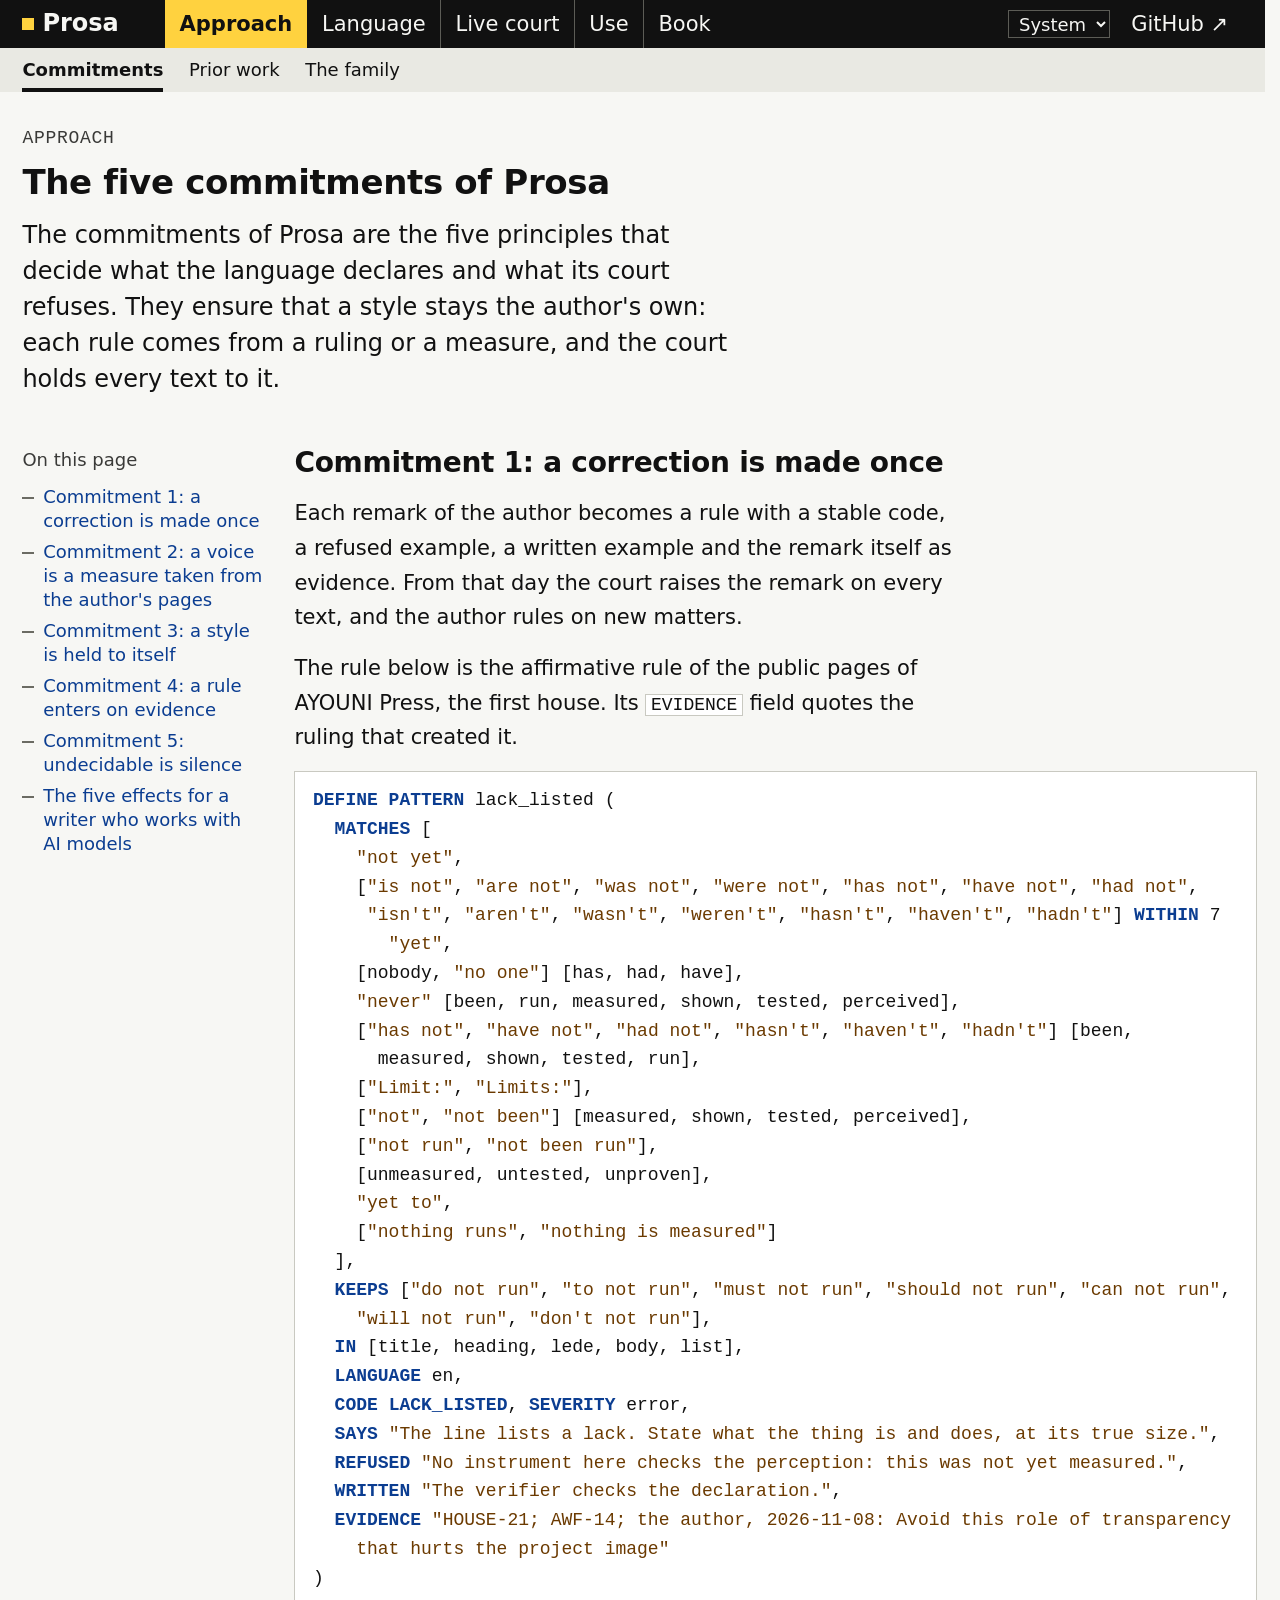
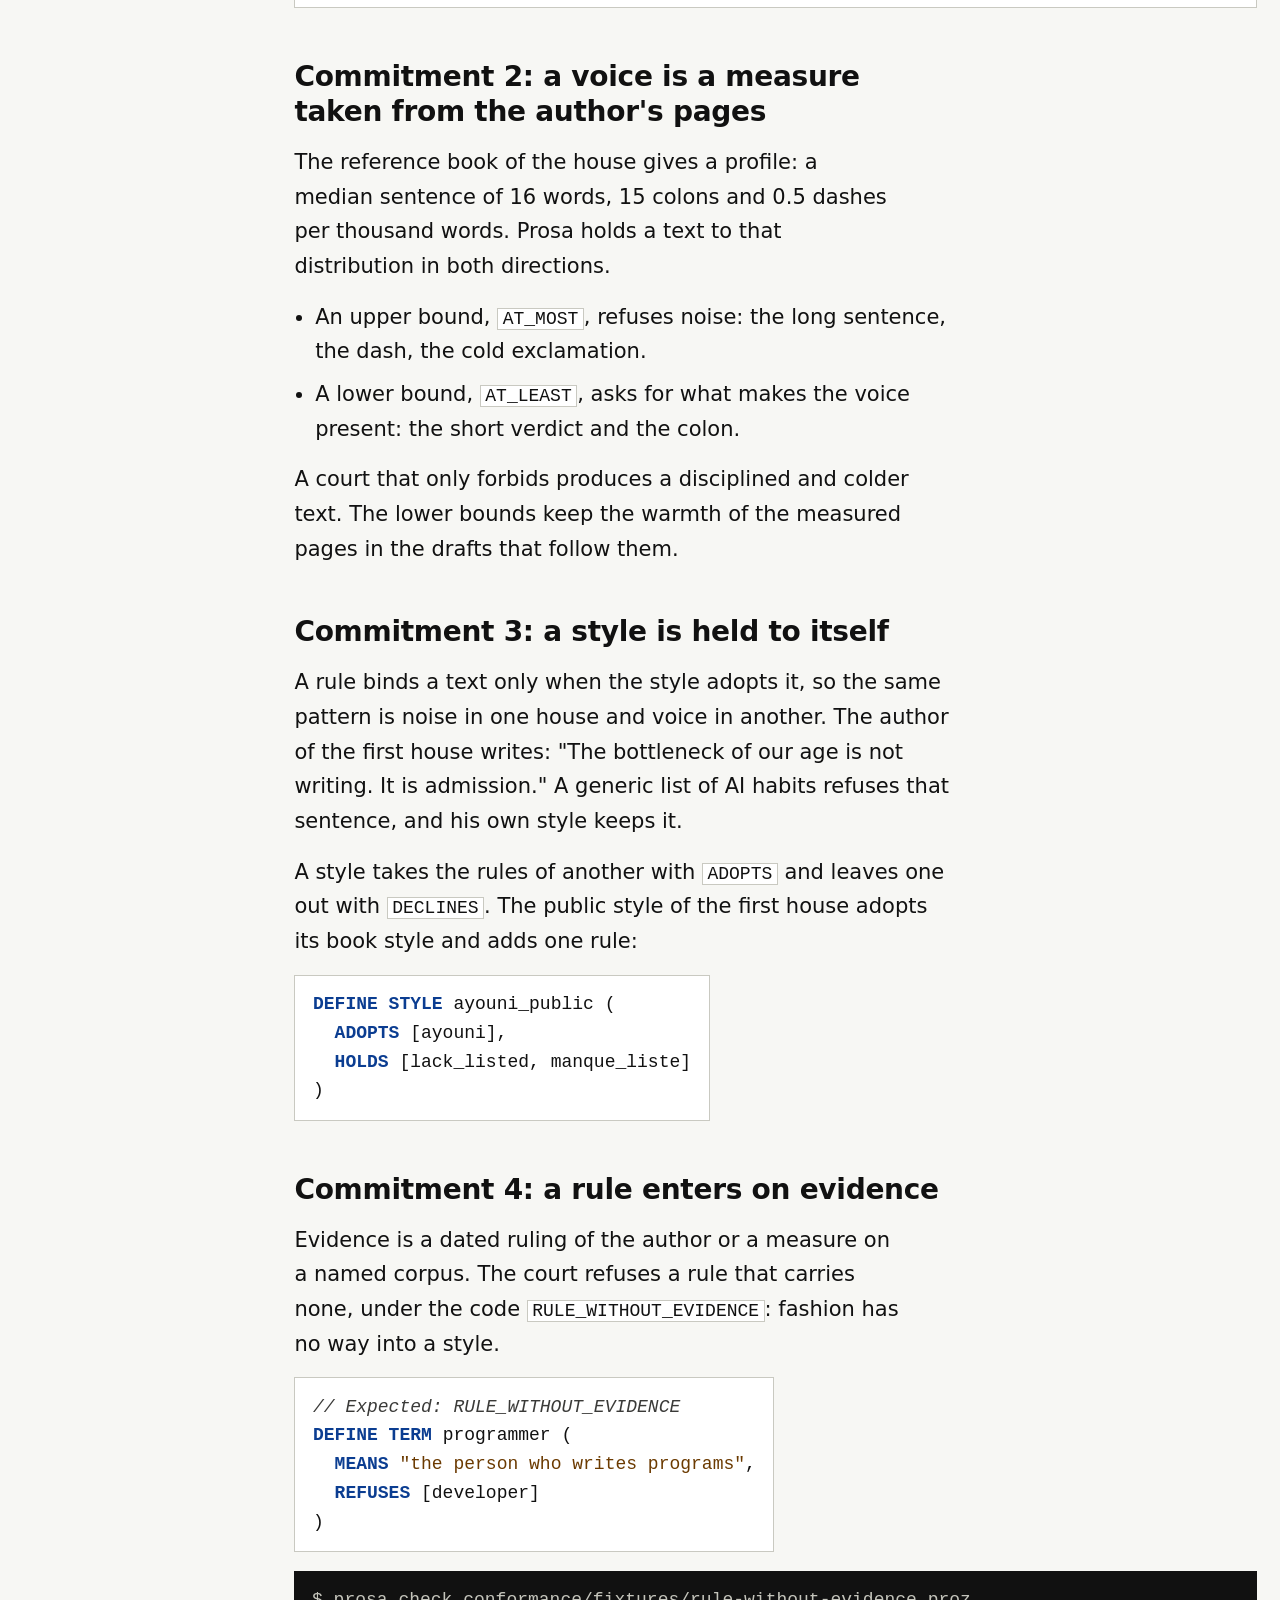
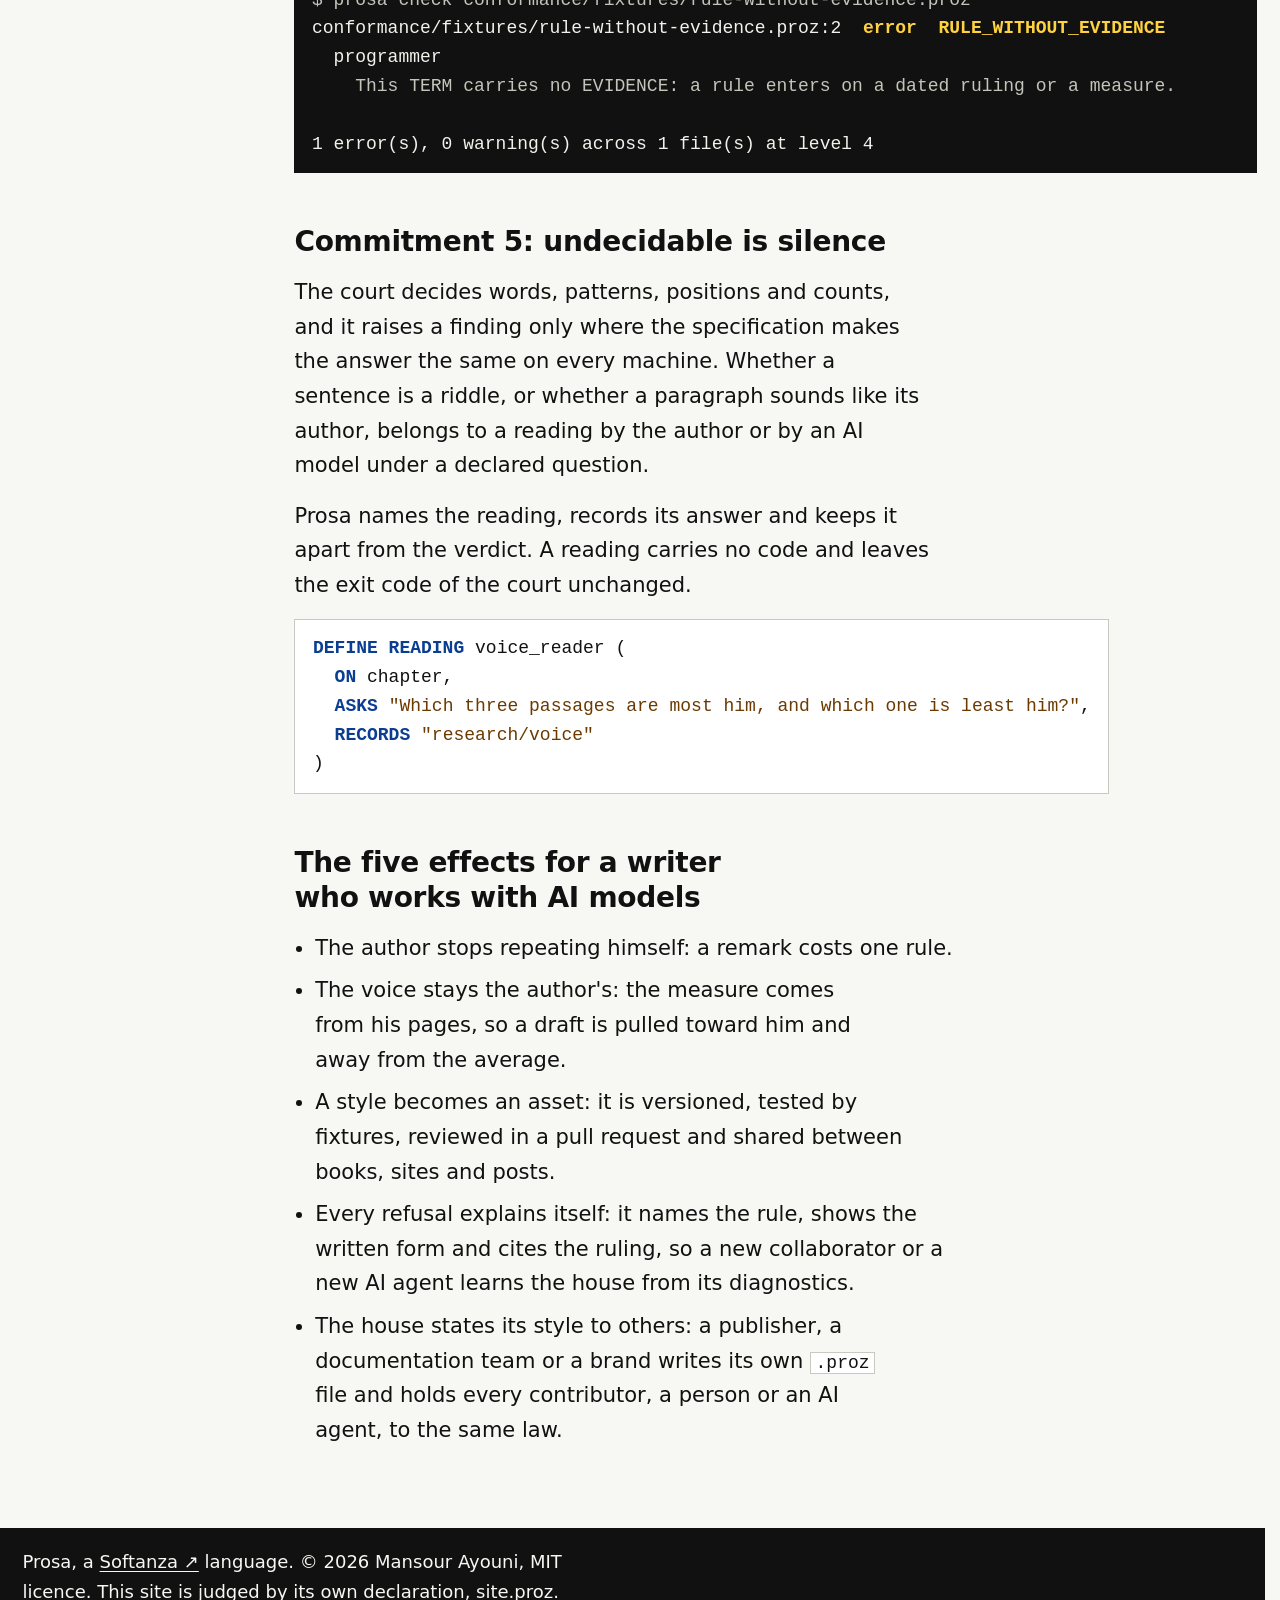
==== commit 1008794e: "Site: the Docket theme and a docket of verdicts on the front page The theme becomes the Docket, in D" ====
--- a/site/approach.html
+++ b/site/approach.html
@@ -6,9 +6,9 @@
 <title>Commitments: the five principles of Prosa</title>
 <meta name="description" content="The five commitments of Prosa decide what the language declares and what its court refuses: a correction is made once, a voice is a measure, a style is held to itself, a rule enters on evidence, and undecidable is silence.">
 <meta name="prosa:subject" content="commitment">
-<link rel="icon" href="data:image/svg+xml,%3Csvg xmlns='http://www.w3.org/2000/svg' viewBox='0 0 32 32'%3E%3Crect width='32' height='32' fill='%232a1f1b'/%3E%3Cpath d='M9 8h9a6 6 0 0 1 0 12h-5v5H9z' fill='%23ff8c69'/%3E%3C/svg%3E">
+<link rel="icon" href="data:image/svg+xml,%3Csvg xmlns='http://www.w3.org/2000/svg' viewBox='0 0 32 32'%3E%3Crect width='32' height='32' fill='%23111111'/%3E%3Crect x='8' y='8' width='16' height='16' fill='%23ffd23f'/%3E%3C/svg%3E">
 <link rel="stylesheet" href="prosa.css">
-<script>try{var t=localStorage.getItem('prosa-theme');if(t==='vellum'||t==='lamplight')document.documentElement.dataset.theme=t}catch(e){}</script>
+<script>try{var t=localStorage.getItem('prosa-theme');if(t==='day'||t==='night')document.documentElement.dataset.theme=t}catch(e){}</script>
 </head>
 <body>
 <a class="skip" href="#main">Skip to the content</a>
@@ -27,8 +27,8 @@
       <div class="end">
         <select id="theme" aria-label="Colour theme">
           <option value="system">System</option>
-          <option value="vellum">Vellum</option>
-          <option value="lamplight">Lamplight</option>
+          <option value="day">Day</option>
+          <option value="night">Night</option>
         </select>
         <a href="https://github.com/mayouni/prosa">GitHub ↗</a>
       </div>
--- a/site/prosa.css
+++ b/site/prosa.css
@@ -1,45 +1,49 @@
 /* prosa.css : the Prosa site, under the design system of its sister language Zayn (doc/design/DESIGN-SYSTEM.md there).
-   The theme is Vellum and Lamplight. A law of written text is a manuscript: the page is vellum, the text is iron-gall ink, a
-   link is lapis, and the brand is the vermilion of the rubric, the red heading a scribe gave each law of a code. Lamplight is
-   the same desk at night. Every colour and size is a token below; every text holds 7:1 against what is painted under it.
+   The theme is the Docket. A law of written text is judged in a court, and a court keeps a record: the page is the paper of
+   the record, the text is black, and the one colour is the signal yellow a clerk lays on a refused line. Night is the same
+   record on black. Every colour and size is a token below; every text holds 7:1 against what is painted under it.
    One scroll: nothing scrolls inside the page. Code wraps under its own line's indentation, and a code block or a table takes
-   the room it needs to its right (site.js measures it). The site makes no external request and holds no animation. */
+   the room it needs to its right (site.js measures it). The site makes no external request and holds no animation: IBM Plex
+   is used where the reader has it, and the system's own faces stand in for it. */
 :root {
   --size-small: 1.125rem; --size-reading: 1.3125rem; --size-lead: 1.5rem; --size-section: 1.75rem; --size-title: 2.125rem; --size-hero: 2.6rem;
-  --leading-reading: 1.7; --leading-title: 1.2; --measure: 31.5em;
+  --leading-reading: 1.65; --leading-title: 1.12; --measure: 31.5em;
   --space-1: .5rem; --space-2: 1rem; --space-3: 2rem; --space-4: 4rem; --gutter: 1.4rem; --page: 80rem;
-  --radius: 6px; --target: 24px;
-  --sans: system-ui, -apple-system, "Segoe UI", Roboto, sans-serif; --mono: ui-monospace, "Cascadia Mono", Consolas, "Liberation Mono", monospace;
-  /* Vellum */
-  --paper: #f4eee1; --surface: #fbf8f1; --tint: #ebe3d1; --band: #e9e1ce;
-  --ink: #1e1b24; --ink-2: #46404f; --line: #d6ccb6; --edge: #7d7466;
-  --link: #1b3f72; --focus: #b8401f;
-  --bar: #2a1f1b; --on-bar: #f6efe2; --bar-rule: #6b5a50; --brand: #ff8c69;
-  --term: #221d27; --on-term: #ede6d8; --term-dim: #b9b0bf; --term-bad: #ff9d8a; --term-warn: #f0c674; --term-good: #8fdcae;
-  --c-comment: #48434f; --c-key: #1b3f72; --c-str: #653a0b;
+  --radius: 0; --target: 24px;
+  --sans: "IBM Plex Sans", "Segoe UI", system-ui, -apple-system, Roboto, sans-serif;
+  --mono: "IBM Plex Mono", ui-monospace, "Cascadia Mono", Consolas, "Liberation Mono", monospace;
+  /* Day */
+  --paper: #f7f7f4; --surface: #ffffff; --tint: #edede8; --band: #e9e9e3;
+  --ink: #111111; --ink-2: #3a3a38; --line: #c9c9c1; --edge: #6b6b63;
+  --link: #0b3d91; --focus: #111111;
+  --bar: #111111; --on-bar: #f7f7f4; --bar-rule: #5c5c56; --brand: #ffd23f;
+  --signal: #ffd23f; --on-signal: #111111;
+  --sev-fill: var(--signal); --sev-ink: inherit; /* one emphasis: by day the signal is laid under the word, by night it is the word's colour */
+  --term: #111111; --on-term: #f2f2ec; --term-dim: #c4c4bb; --term-bad: #ffd23f; --term-warn: #9ecbff; --term-good: #9fe3c1;
+  --c-comment: #3a3a38; --c-key: #0b3d91; --c-str: #6b3a00;
   --danger: #861c10; --success: #1b5233;
   color-scheme: light;
 }
 @media (prefers-color-scheme: dark) {
   :root:not([data-theme]) {
-    --paper: #16120e; --surface: #1f1a15; --tint: #1b1712; --band: #1f1a15;
-    --ink: #efe6d4; --ink-2: #c9bda8; --line: #3a3229; --edge: #8a7d6a;
-    --link: #a9c8f2; --focus: #ff9a7a;
-    --bar: #0d0a08; --on-bar: #efe6d4; --bar-rule: #5a4d42; --brand: #ff8c69;
-    --term: #0b0907; --on-term: #efe6d4; --term-dim: #b9ad9a;
-    --c-comment: #c9bda8; --c-key: #a9c8f2; --c-str: #e8b887;
-    --danger: #ff9d8a; --success: #8fdcae;
+    --paper: #0f0f0e; --surface: #191917; --tint: #161614; --band: #191917;
+    --ink: #f1f1ea; --ink-2: #c8c8bf; --line: #3a3a36; --edge: #8a8a82;
+    --link: #a8c8ff; --focus: #ffd23f;
+    --bar: #000000; --on-bar: #f1f1ea; --bar-rule: #4a4a45; --brand: #ffd23f;
+    --term: #000000; --on-term: #f1f1ea; --term-dim: #c4c4bb;
+    --c-comment: #c8c8bf; --c-key: #a8c8ff; --c-str: #f0c48a;
+    --danger: #ff9d8a; --success: #9fe3c1; --sev-fill: transparent; --sev-ink: var(--signal);
     color-scheme: dark;
   }
 }
-:root[data-theme="lamplight"] {
-  --paper: #16120e; --surface: #1f1a15; --tint: #1b1712; --band: #1f1a15;
-  --ink: #efe6d4; --ink-2: #c9bda8; --line: #3a3229; --edge: #8a7d6a;
-  --link: #a9c8f2; --focus: #ff9a7a;
-  --bar: #0d0a08; --on-bar: #efe6d4; --bar-rule: #5a4d42; --brand: #ff8c69;
-  --term: #0b0907; --on-term: #efe6d4; --term-dim: #b9ad9a;
-  --c-comment: #c9bda8; --c-key: #a9c8f2; --c-str: #e8b887;
-  --danger: #ff9d8a; --success: #8fdcae;
+:root[data-theme="night"] {
+  --paper: #0f0f0e; --surface: #191917; --tint: #161614; --band: #191917;
+  --ink: #f1f1ea; --ink-2: #c8c8bf; --line: #3a3a36; --edge: #8a8a82;
+  --link: #a8c8ff; --focus: #ffd23f;
+  --bar: #000000; --on-bar: #f1f1ea; --bar-rule: #4a4a45; --brand: #ffd23f;
+  --term: #000000; --on-term: #f1f1ea; --term-dim: #c4c4bb;
+  --c-comment: #c8c8bf; --c-key: #a8c8ff; --c-str: #f0c48a;
+  --danger: #ff9d8a; --success: #9fe3c1; --sev-fill: transparent; --sev-ink: var(--signal);
   color-scheme: dark;
 }
 @media (max-width: 47.5rem) { :root { --target: 48px; } }
@@ -52,7 +56,7 @@
 :focus-visible { outline: 2px solid var(--focus); outline-offset: 2px; }
 button, input, select, textarea { font: inherit; color: inherit; }
 code, pre, kbd, textarea.code { font-family: var(--mono); }
-code { font-size: var(--size-small); background: var(--surface); border: 1px solid var(--line); border-radius: 4px; padding: 0 .25em; overflow-wrap: anywhere; }
+code { font-size: var(--size-small); background: var(--surface); border: 1px solid var(--line); padding: 0 .25em; overflow-wrap: anywhere; }
 .wrap { max-width: var(--page); margin: 0 auto; padding: 0 var(--gutter); }
 .skip { position: absolute; left: .6rem; top: -6rem; z-index: 20; display: inline-flex; align-items: center; min-height: 48px; padding: 0 .9rem; color: var(--ink); }
 .skip:focus { top: .6rem; background: var(--bar); color: var(--on-bar); }
@@ -64,8 +68,10 @@
 nav.site a { color: var(--on-bar); display: inline-flex; align-items: center; min-height: max(var(--target), 3rem); padding: 0 .9rem; }
 nav.site .entries { display: flex; flex-wrap: wrap; }
 nav.site .entries a + a { border-left: 1px solid var(--bar-rule); }
-nav.site .brand { color: var(--brand); font-weight: 800; letter-spacing: .04em; padding-left: 0; margin-right: var(--space-3); }
-nav.site a[aria-current] { font-weight: 800; }
+nav.site .brand { color: var(--on-bar); font-weight: 600; font-size: var(--size-lead); padding-left: 0; margin-right: var(--space-3); gap: .55rem; }
+nav.site .brand::before { content: ""; width: .7rem; height: .7rem; background: var(--brand); }
+nav.site .entries a[aria-current] { background: var(--signal); color: var(--on-signal); font-weight: 600; }
+nav.site .entries a[aria-current] + a, nav.site .entries a + a[aria-current] { border-left-color: transparent; }
 nav.site .end { margin-left: auto; display: flex; align-items: center; gap: 0 .4rem; }
 nav.site select { min-height: var(--target); background: var(--bar); color: var(--on-bar); border: 1px solid var(--bar-rule); border-radius: var(--radius); padding: .1rem .4rem; font-size: var(--size-small); }
 nav.site option { background: var(--surface); color: var(--ink); }
@@ -73,22 +79,18 @@
 nav.band .wrap { display: flex; flex-wrap: wrap; gap: 0 1.6rem; }
 nav.band a { color: var(--ink); display: inline-flex; align-items: center; min-height: max(calc(var(--target) + 2px), 2.75rem); min-width: calc(var(--target) + 2px); font-size: var(--size-small); }
 @media (max-width: 47.5rem) { nav.band .wrap { display: grid; grid-template-columns: repeat(2, max-content); gap: 0 1.6rem; } }
-nav.band a[aria-current] { font-weight: 800; }
+nav.band a[aria-current] { font-weight: 600; box-shadow: inset 0 -4px 0 var(--ink); }
 @media (min-width: 48rem) { .bars { position: sticky; top: 0; z-index: 10; } h2[id], h3[id], section[id] { scroll-margin-top: 7.5rem; } }
 
 /* ---- the page head: kicker, title, lede, on the menu's container ---- */
 header.page { padding: var(--space-3) 0 var(--space-2); }
-.kicker { font-size: var(--size-small); letter-spacing: .06em; text-transform: uppercase; color: var(--ink-2); margin: 0 0 .5rem; }
-h1 { margin: 0; font-weight: 800; font-size: var(--size-title); line-height: var(--leading-title); max-width: 24em; text-wrap: balance; }
+.kicker { font-family: var(--mono); font-size: var(--size-small); font-weight: 500; letter-spacing: .04em; text-transform: uppercase; color: var(--ink-2); margin: 0 0 .6rem; }
+h1 { margin: 0; font-weight: 600; font-size: var(--size-title); line-height: var(--leading-title); letter-spacing: -.01em; max-width: 24em; text-wrap: balance; }
 .sub { font-size: var(--size-lead); line-height: 1.5; max-width: var(--measure); margin: 1rem 0 0; }
 
-/* ---- the front page's hero: the claim on the bar's ground ---- */
-header.hero { background: var(--bar); color: var(--on-bar); padding: var(--space-4) 0 var(--space-3); }
-header.hero .kicker { color: var(--on-bar); }
-header.hero h1 { font-size: var(--size-hero); }
-header.hero .sub { color: var(--on-bar); }
-header.hero a { color: var(--on-bar); }
-header.hero code { background: transparent; border-color: var(--bar-rule); color: var(--on-bar); }
+/* ---- the front page's hero: the claim on the paper; a link stays a link (Zayn K08), no box draws around it (K07) ---- */
+header.hero { padding: var(--space-4) 0 var(--space-2); }
+header.hero h1 { font-size: var(--size-hero); letter-spacing: -.02em; max-width: 18em; }
 .actions { display: flex; flex-wrap: wrap; gap: .5rem 2rem; margin: 1.4rem 0 0; }
 .actions a { display: inline-flex; align-items: center; min-height: var(--target); }
 
@@ -109,12 +111,12 @@
 /* ---- the sections ---- */
 main section { padding: var(--space-3) 0 0; }
 main .narrow { max-width: none; margin: 0; padding: 0; }
-h2 { font-size: var(--size-section); line-height: 1.25; font-weight: 800; margin: 0 0 1rem; max-width: 24em; text-wrap: balance; }
-h3 { font-size: var(--size-lead); line-height: 1.3; font-weight: 800; margin: var(--space-3) 0 .6rem; max-width: 26em; text-wrap: balance; }
+h2 { font-size: var(--size-section); line-height: 1.25; font-weight: 600; letter-spacing: -.01em; margin: 0 0 1rem; max-width: 24em; text-wrap: balance; }
+h3 { font-size: var(--size-lead); line-height: 1.3; font-weight: 600; margin: var(--space-3) 0 .6rem; max-width: 26em; text-wrap: balance; }
 main p, main ul, main ol { max-width: var(--measure); margin: 0 0 1rem; }
 main ul, main ol { padding-left: 1.3rem; }
 main li { margin: 0 0 .5rem; }
-.lbl { font-weight: 800; font-size: var(--size-small); color: var(--ink-2); margin: 1.4rem 0 .4rem; }
+.lbl { font-family: var(--mono); font-weight: 500; font-size: var(--size-small); color: var(--ink-2); margin: 1.4rem 0 .4rem; }
 .caption { font-size: var(--size-small); color: var(--ink-2); }
 
 /* ---- code: a declaration (pre.shot) and a terminal (pre.term). Never a scroll: each source line wraps under its own
@@ -135,11 +137,15 @@
 
 /* ---- tables: never a scroll; the table takes the room to its right and its cells wrap ---- */
 .table { width: max-content; max-width: 100%; margin: 0 0 1.4rem; }
-table { border-collapse: collapse; width: 100%; border: 1px solid var(--line); background: var(--surface); font-size: var(--size-small); line-height: 1.5; }
-th, td { text-align: left; vertical-align: top; padding: .55rem .8rem; border-bottom: 1px solid var(--line); }
-thead th { background: var(--tint); font-weight: 800; border-bottom: 1px solid var(--edge); }
+table { border-collapse: collapse; width: 100%; border-bottom: 1px solid var(--line); font-size: var(--size-small); line-height: 1.5; }
+th, td { text-align: left; vertical-align: top; padding: .6rem .9rem .6rem 0; border-bottom: 1px solid var(--line); }
+thead th { font-family: var(--mono); font-weight: 500; border-bottom: 3px solid var(--ink); }
 tbody tr:last-child > * { border-bottom: 0; }
-tbody th { font-weight: 700; }
+tbody th { font-weight: 600; }
+/* the severity of a verdict on the docket: an error carries the signal under its word, a warning stands in plain weight */
+.sev { font-family: var(--mono); font-weight: 600; }
+table.docket code { overflow-wrap: normal; } /* a code and a file name break only after a hyphen or an underscore (build.js puts a <wbr> there) */
+.sev.error { background: var(--sev-fill); color: var(--sev-ink); padding: 0 .35rem; }
 td code, th code { overflow-wrap: anywhere; }
 td code.msg { border: 0; background: transparent; padding: 0; }
 /* on a phone the rows stack: each row is a group under a hairline, each cell named by its column; the table never scrolls */
@@ -158,7 +164,7 @@
 /* ---- the live court: one flow, the editors grow with their text ---- */
 .court-bar { display: flex; flex-wrap: wrap; align-items: end; gap: .8rem 1.6rem; margin: 0 0 1.2rem; }
 .field { display: flex; flex-direction: column; gap: .25rem; min-width: 0; }
-.field label, .editor label { font-weight: 800; font-size: var(--size-small); }
+.field label, .editor label { font-weight: 600; font-size: var(--size-small); }
 .field select { min-height: max(var(--target), 2.75rem); padding: .2rem .6rem; background: var(--surface); border: 1px solid var(--edge); border-radius: var(--radius); max-width: 100%; }
 .field option { background: var(--surface); color: var(--ink); }
 .editors { display: flex; flex-direction: column; gap: 1.4rem; margin: 0 0 1.2rem; }
@@ -167,7 +173,7 @@
 textarea.code { width: 100%; resize: none; overflow: hidden; padding: .8rem .9rem; font-size: var(--size-small); line-height: 1.6; tab-size: 2;
   white-space: pre-wrap; overflow-wrap: anywhere; background: var(--surface); border: 1px solid var(--edge); border-radius: var(--radius); }
 #verdict { min-height: 4rem; }
-.state { font-weight: 800; min-height: 1.7em; }
+.state { font-weight: 600; min-height: 1.7em; }
 .state.refused { color: var(--danger); }
 .state.lawful { color: var(--success); }
 
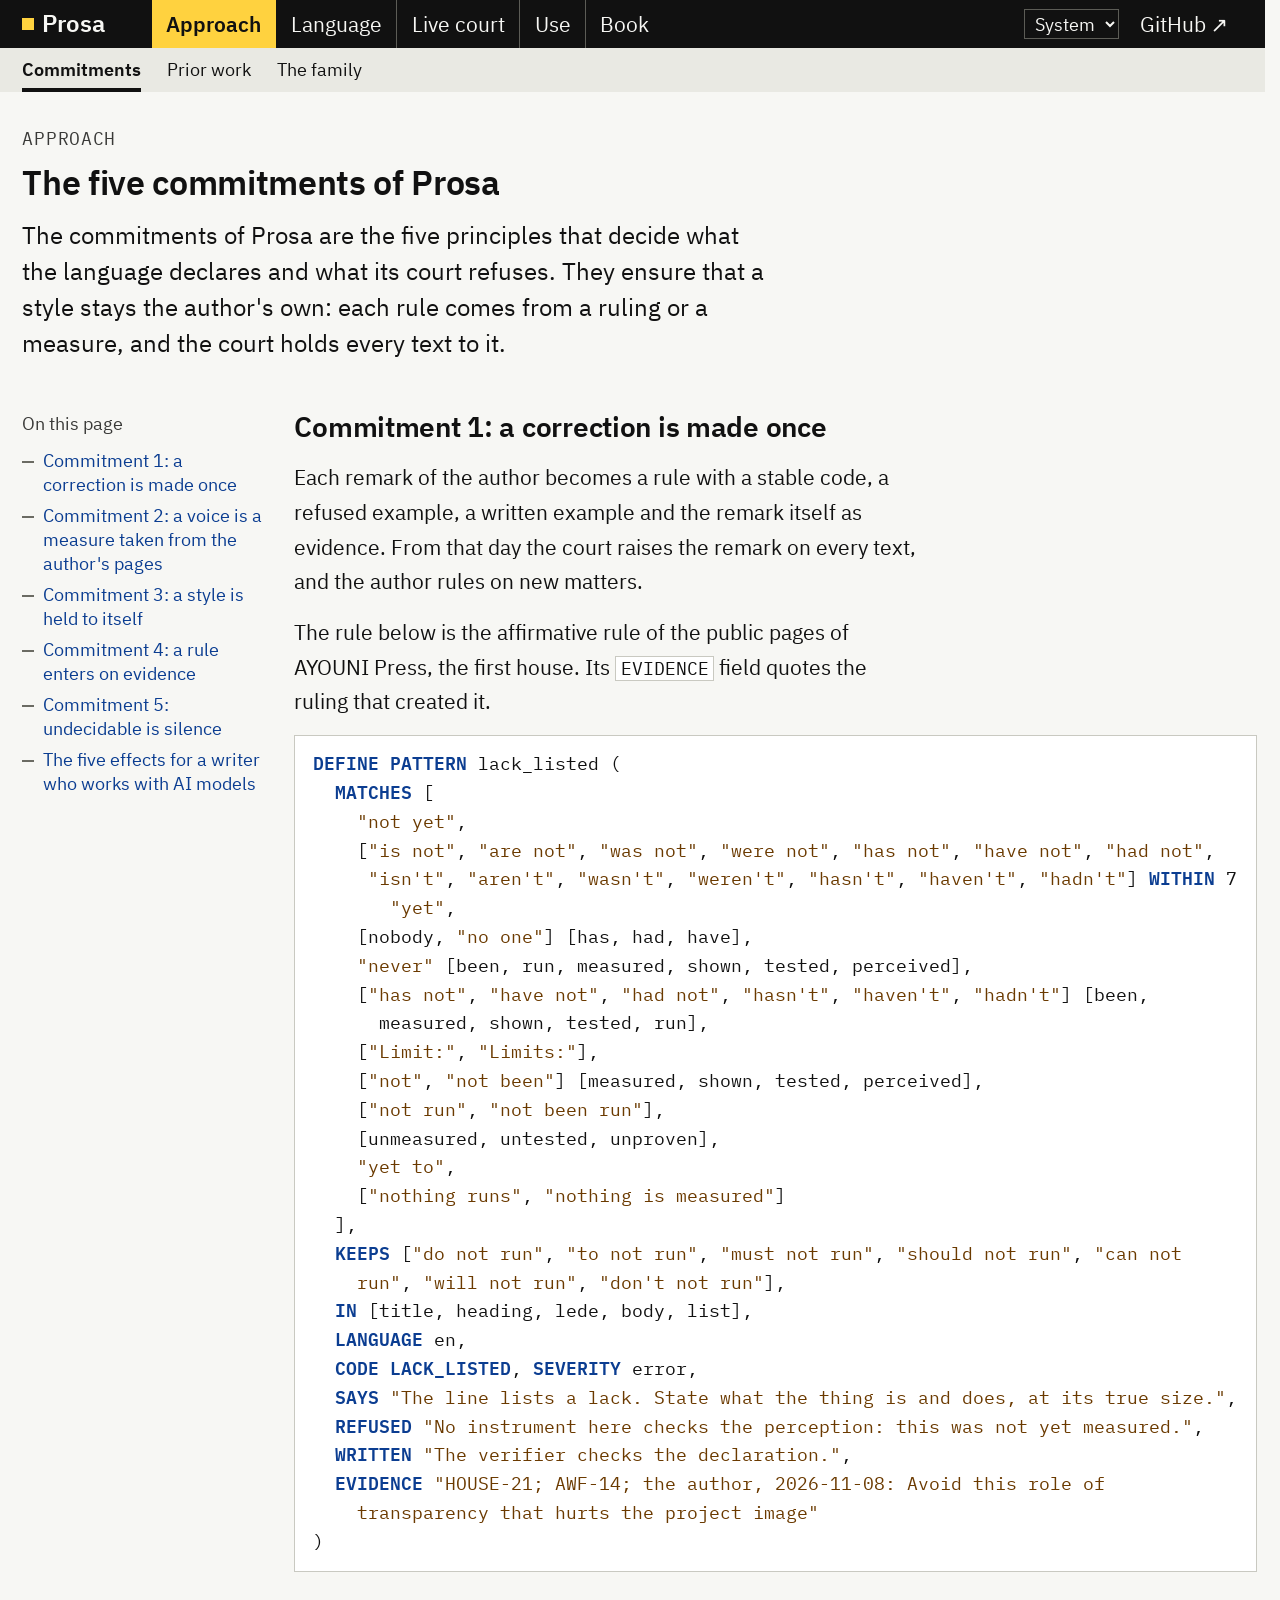
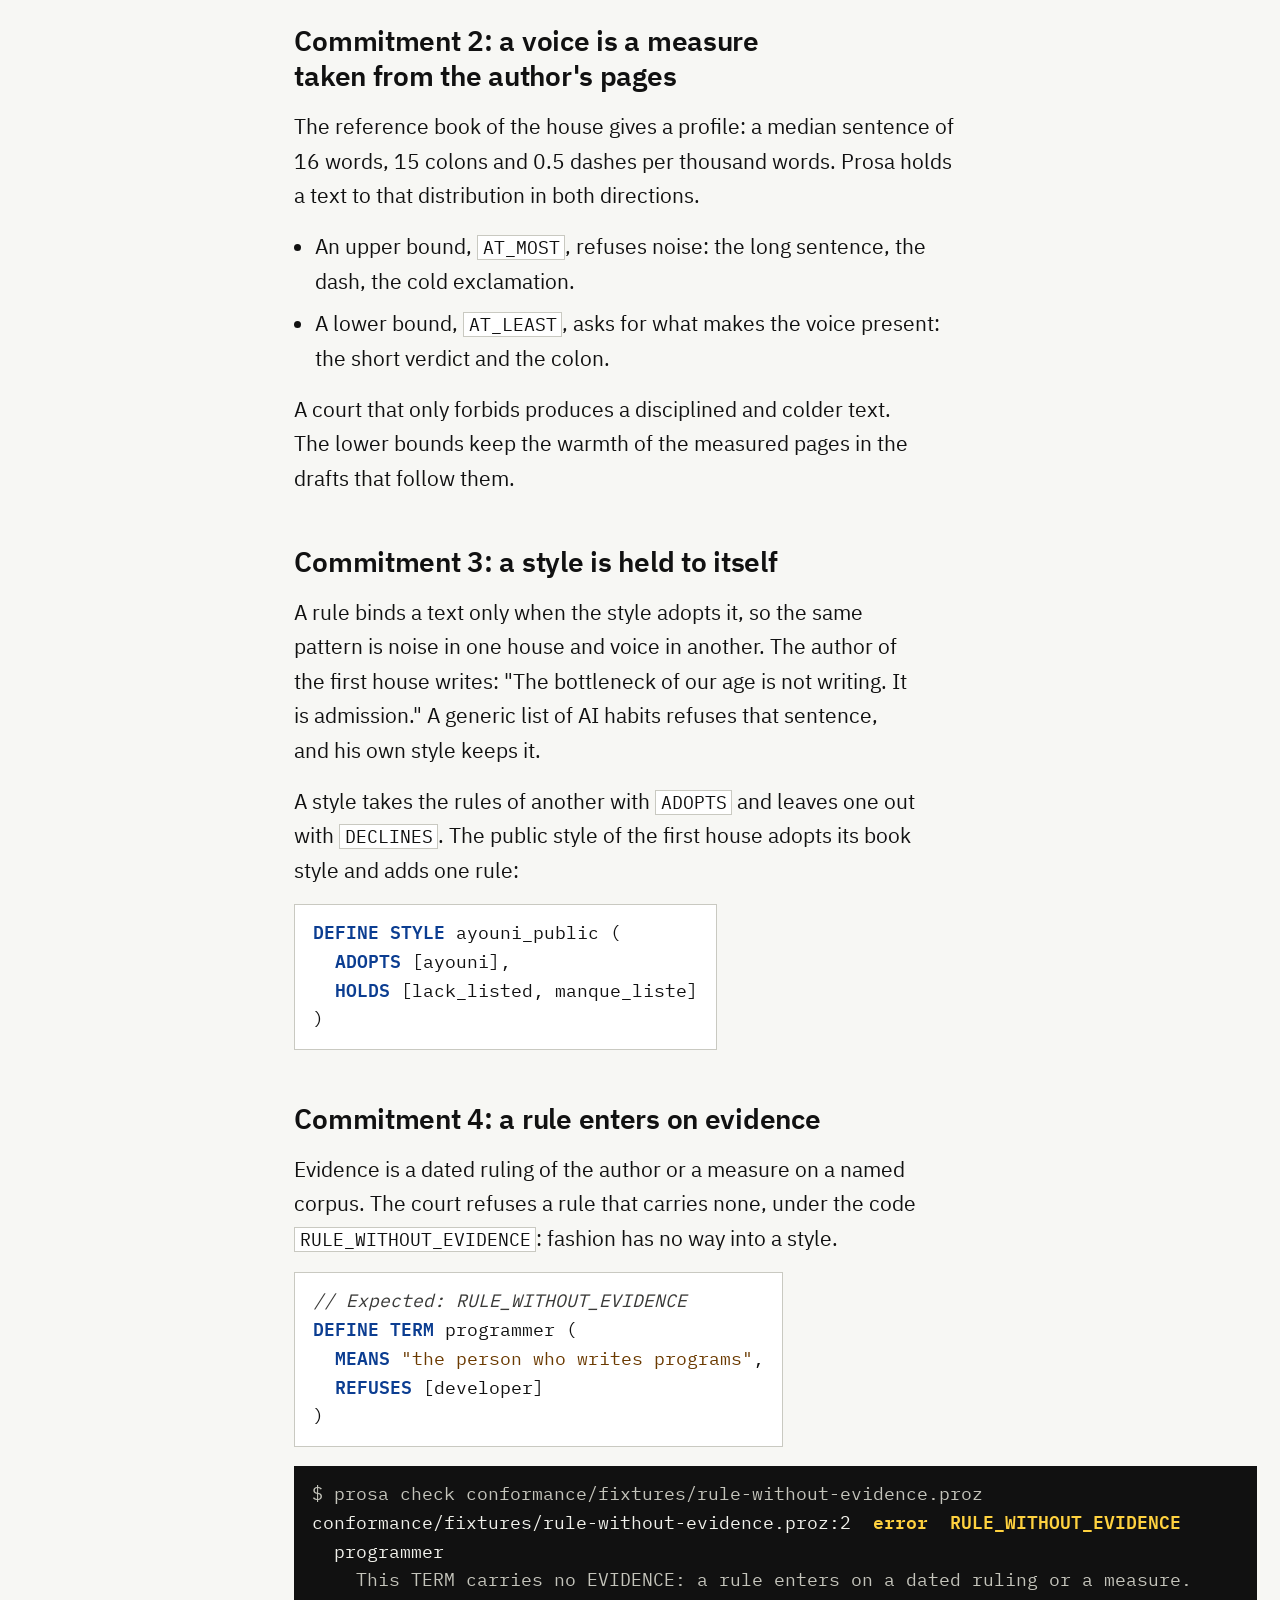
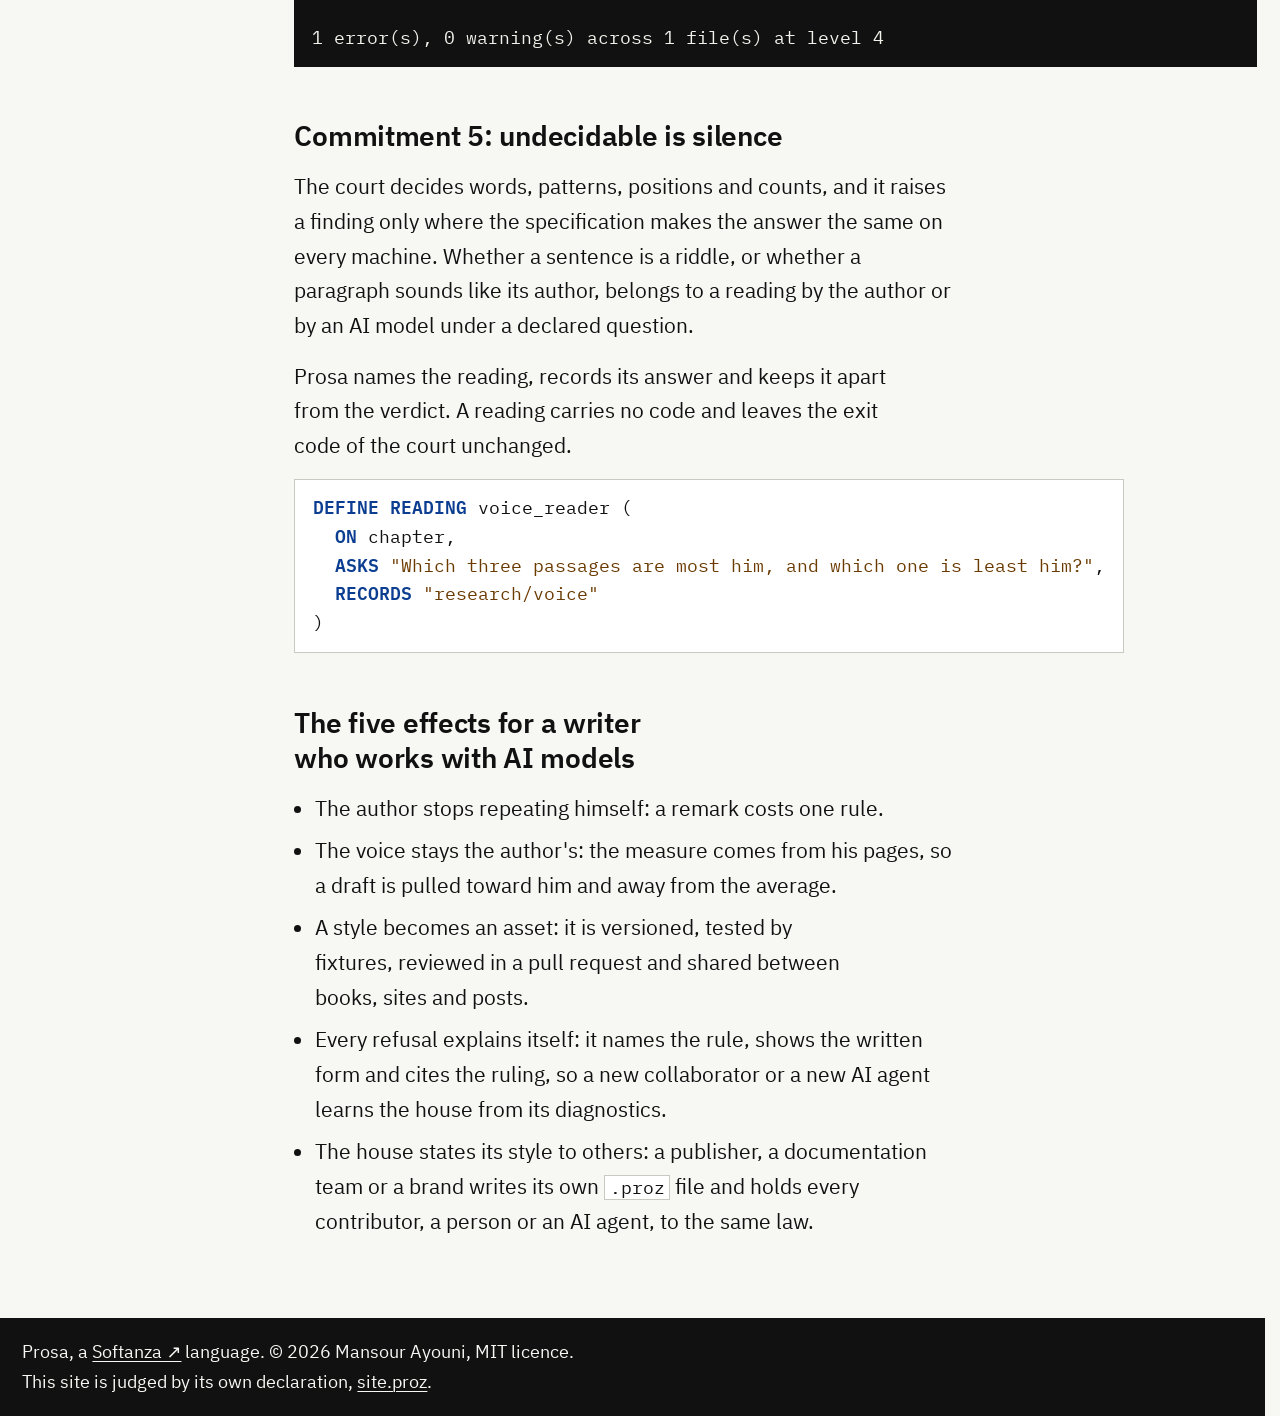
==== commit 3e8addff: "Site: carry IBM Plex Sans and Mono The four Latin1 faces of IBM's release (79 KB) and the SIL Open F" ====
--- a/site/approach.html
+++ b/site/approach.html
@@ -7,6 +7,10 @@
 <meta name="description" content="The five commitments of Prosa decide what the language declares and what its court refuses: a correction is made once, a voice is a measure, a style is held to itself, a rule enters on evidence, and undecidable is silence.">
 <meta name="prosa:subject" content="commitment">
 <link rel="icon" href="data:image/svg+xml,%3Csvg xmlns='http://www.w3.org/2000/svg' viewBox='0 0 32 32'%3E%3Crect width='32' height='32' fill='%23111111'/%3E%3Crect x='8' y='8' width='16' height='16' fill='%23ffd23f'/%3E%3C/svg%3E">
+<link rel="preload" href="fonts/IBMPlexSans-Regular-Latin1.woff2" as="font" type="font/woff2" crossorigin>
+<link rel="preload" href="fonts/IBMPlexSans-SemiBold-Latin1.woff2" as="font" type="font/woff2" crossorigin>
+<link rel="preload" href="fonts/IBMPlexMono-Regular-Latin1.woff2" as="font" type="font/woff2" crossorigin>
+<link rel="preload" href="fonts/IBMPlexMono-SemiBold-Latin1.woff2" as="font" type="font/woff2" crossorigin>
 <link rel="stylesheet" href="prosa.css">
 <script>try{var t=localStorage.getItem('prosa-theme');if(t==='day'||t==='night')document.documentElement.dataset.theme=t}catch(e){}</script>
 </head>
--- a/site/prosa.css
+++ b/site/prosa.css
@@ -3,8 +3,17 @@
    the record, the text is black, and the one colour is the signal yellow a clerk lays on a refused line. Night is the same
    record on black. Every colour and size is a token below; every text holds 7:1 against what is painted under it.
    One scroll: nothing scrolls inside the page. Code wraps under its own line's indentation, and a code block or a table takes
-   the room it needs to its right (site.js measures it). The site makes no external request and holds no animation: IBM Plex
-   is used where the reader has it, and the system's own faces stand in for it. */
+   the room it needs to its right (site.js measures it). The site makes no external request and holds no animation.
+   The faces are IBM Plex Sans and IBM Plex Mono, carried in fonts/: the Latin1 cut of IBM's release, in two weights each,
+   under the SIL Open Font License (fonts/OFL.txt). Each page preloads them, and a face that comes late is left for the next page: nothing moves once painted (K22). */
+@font-face { font-family: "IBM Plex Sans"; font-style: normal; font-weight: 400; font-display: optional; src: local("IBM Plex Sans"), local("IBMPlexSans"), url("fonts/IBMPlexSans-Regular-Latin1.woff2") format("woff2");
+  unicode-range: U+0000, U+000D, U+0020-007E, U+00A0-00FF, U+0131, U+0152-0153, U+02C6, U+02DA, U+02DC, U+2013-2014, U+2018-201A, U+201C-201E, U+2020-2022, U+2026, U+2030, U+2039-203A, U+2044, U+2074, U+20AC, U+2122, U+2212, U+FB01-FB02; }
+@font-face { font-family: "IBM Plex Sans"; font-style: normal; font-weight: 600; font-display: optional; src: local("IBM Plex Sans SemiBold"), local("IBMPlexSans-SemiBold"), url("fonts/IBMPlexSans-SemiBold-Latin1.woff2") format("woff2");
+  unicode-range: U+0000, U+000D, U+0020-007E, U+00A0-00FF, U+0131, U+0152-0153, U+02C6, U+02DA, U+02DC, U+2013-2014, U+2018-201A, U+201C-201E, U+2020-2022, U+2026, U+2030, U+2039-203A, U+2044, U+2074, U+20AC, U+2122, U+2212, U+FB01-FB02; }
+@font-face { font-family: "IBM Plex Mono"; font-style: normal; font-weight: 400; font-display: optional; src: local("IBM Plex Mono"), local("IBMPlexMono"), url("fonts/IBMPlexMono-Regular-Latin1.woff2") format("woff2");
+  unicode-range: U+0020-007E, U+00A0-00FF, U+0131, U+0152-0153, U+02C6, U+02DA, U+02DC, U+2013-2014, U+2018-201A, U+201C-201E, U+2020-2022, U+2026, U+2030, U+2039-203A, U+2044, U+20AC, U+2122, U+2212, U+FB01-FB02; }
+@font-face { font-family: "IBM Plex Mono"; font-style: normal; font-weight: 600; font-display: optional; src: local("IBM Plex Mono SemiBold"), local("IBMPlexMono-SemiBold"), url("fonts/IBMPlexMono-SemiBold-Latin1.woff2") format("woff2");
+  unicode-range: U+0020-007E, U+00A0-00FF, U+0131, U+0152-0153, U+02C6, U+02DA, U+02DC, U+2013-2014, U+2018-201A, U+201C-201E, U+2020-2022, U+2026, U+2030, U+2039-203A, U+2044, U+20AC, U+2122, U+2212, U+FB01-FB02; }
 :root {
   --size-small: 1.125rem; --size-reading: 1.3125rem; --size-lead: 1.5rem; --size-section: 1.75rem; --size-title: 2.125rem; --size-hero: 2.6rem;
   --leading-reading: 1.65; --leading-title: 1.12; --measure: 31.5em;
@@ -147,6 +156,7 @@
 table.docket code { overflow-wrap: normal; } /* a code and a file name break only after a hyphen or an underscore (build.js puts a <wbr> there) */
 .sev.error { background: var(--sev-fill); color: var(--sev-ink); padding: 0 .35rem; }
 td code, th code { overflow-wrap: anywhere; }
+td a, th a { padding-block: 2px; } /* a link in a cell is a target of 24 px at least (K17) */
 td code.msg { border: 0; background: transparent; padding: 0; }
 /* on a phone the rows stack: each row is a group under a hairline, each cell named by its column; the table never scrolls */
 @media (max-width: 47.5rem) {
